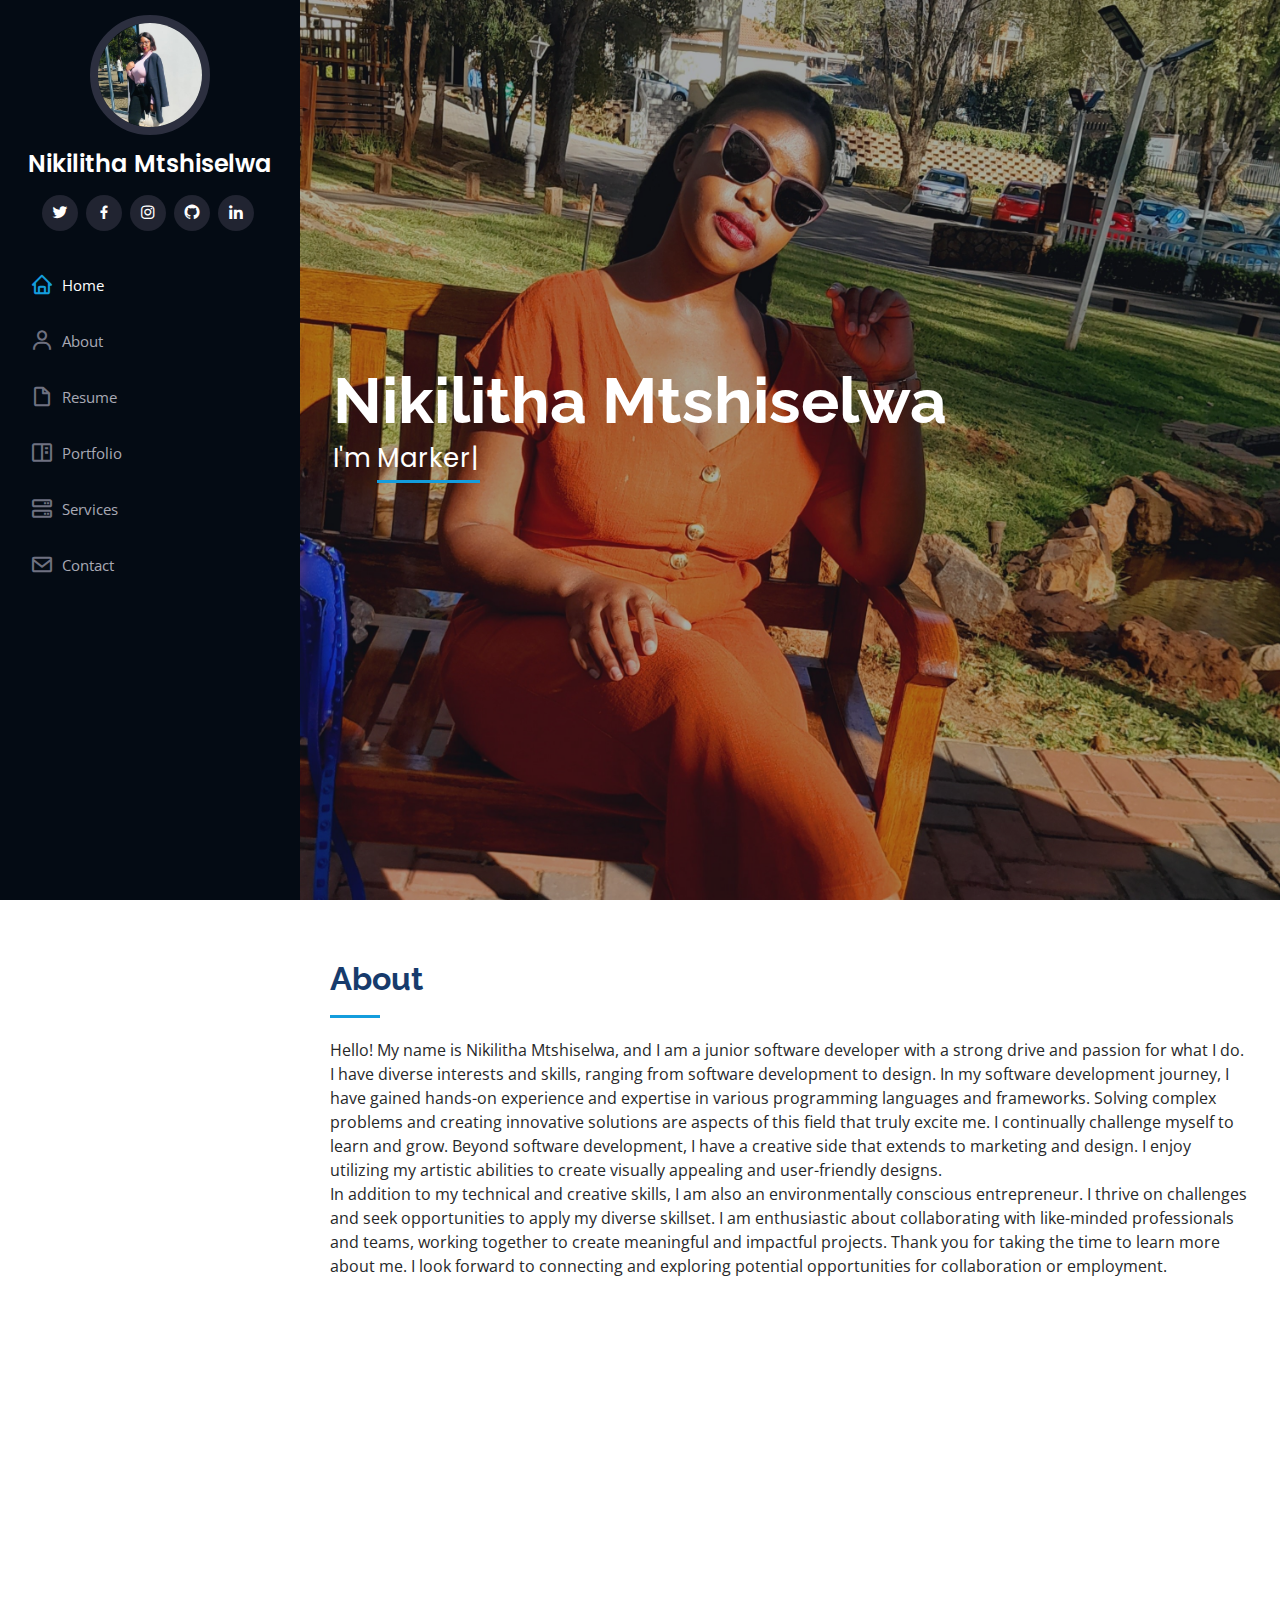
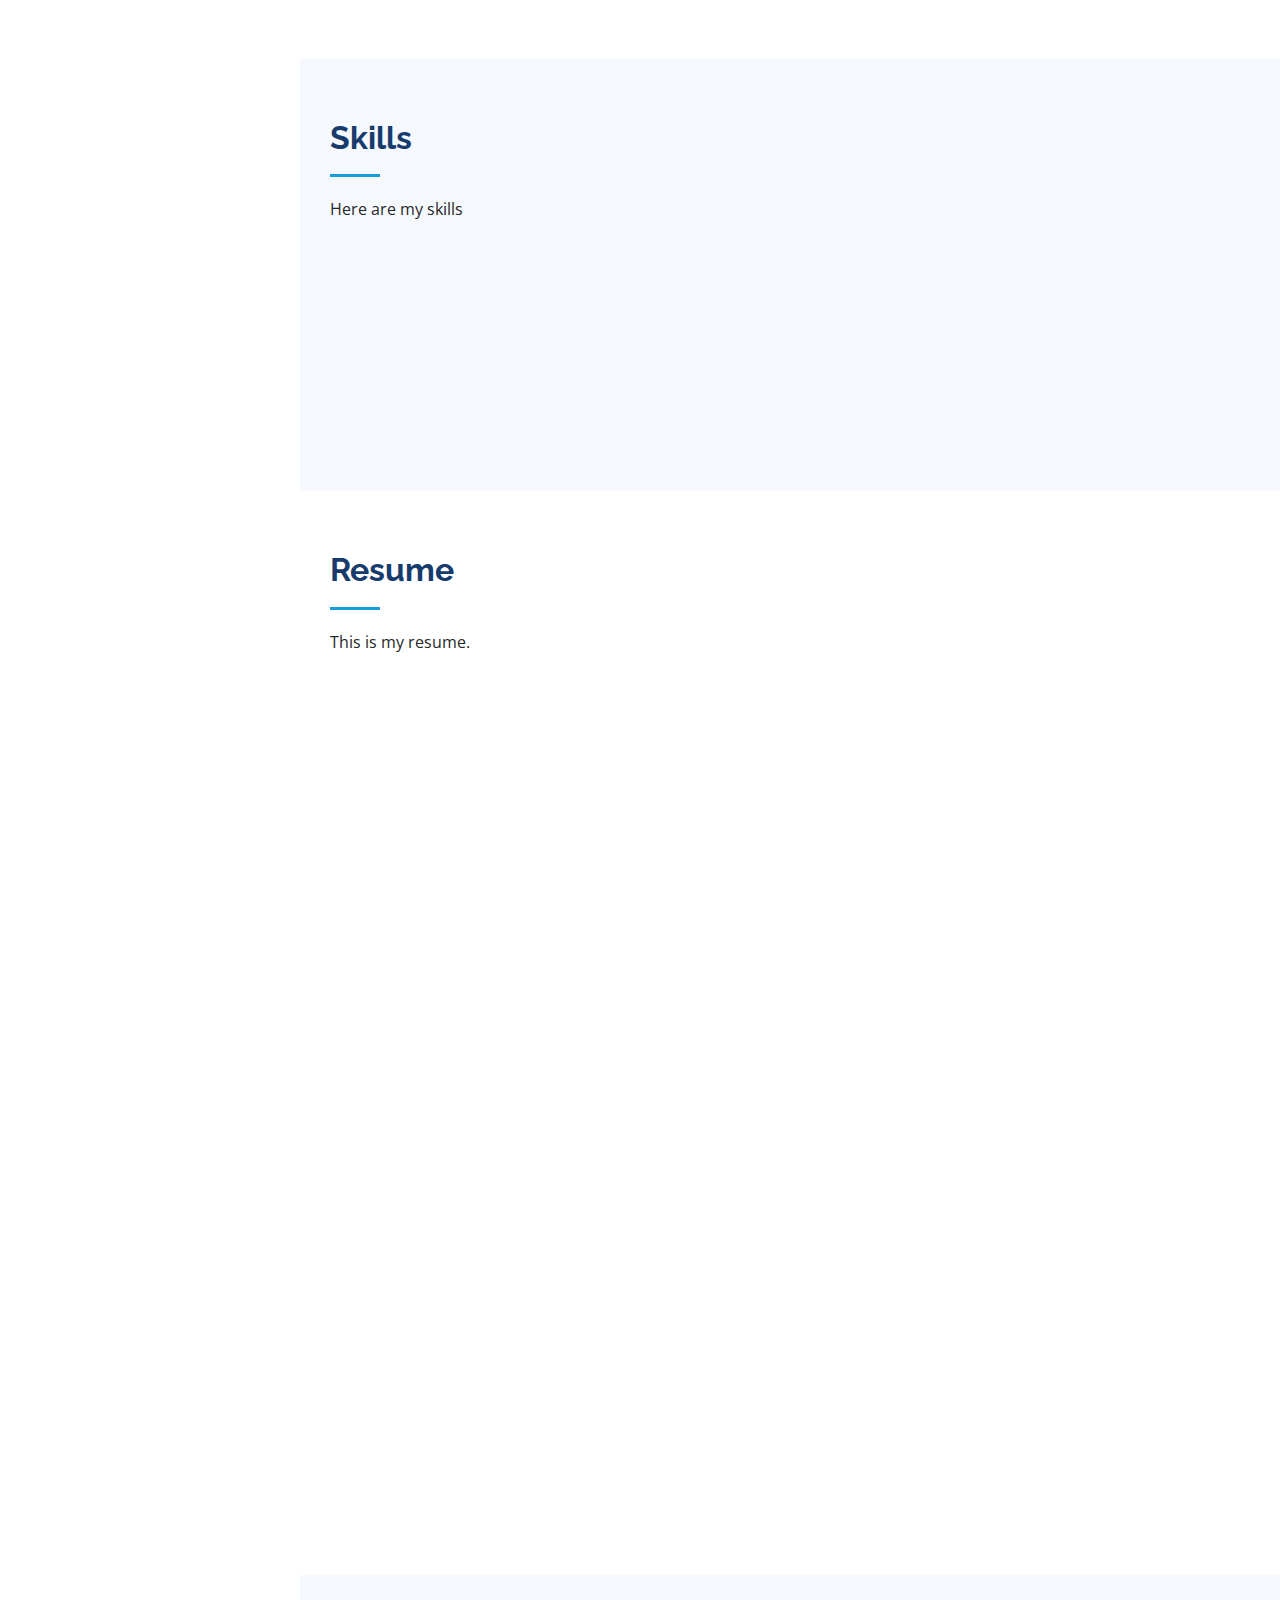
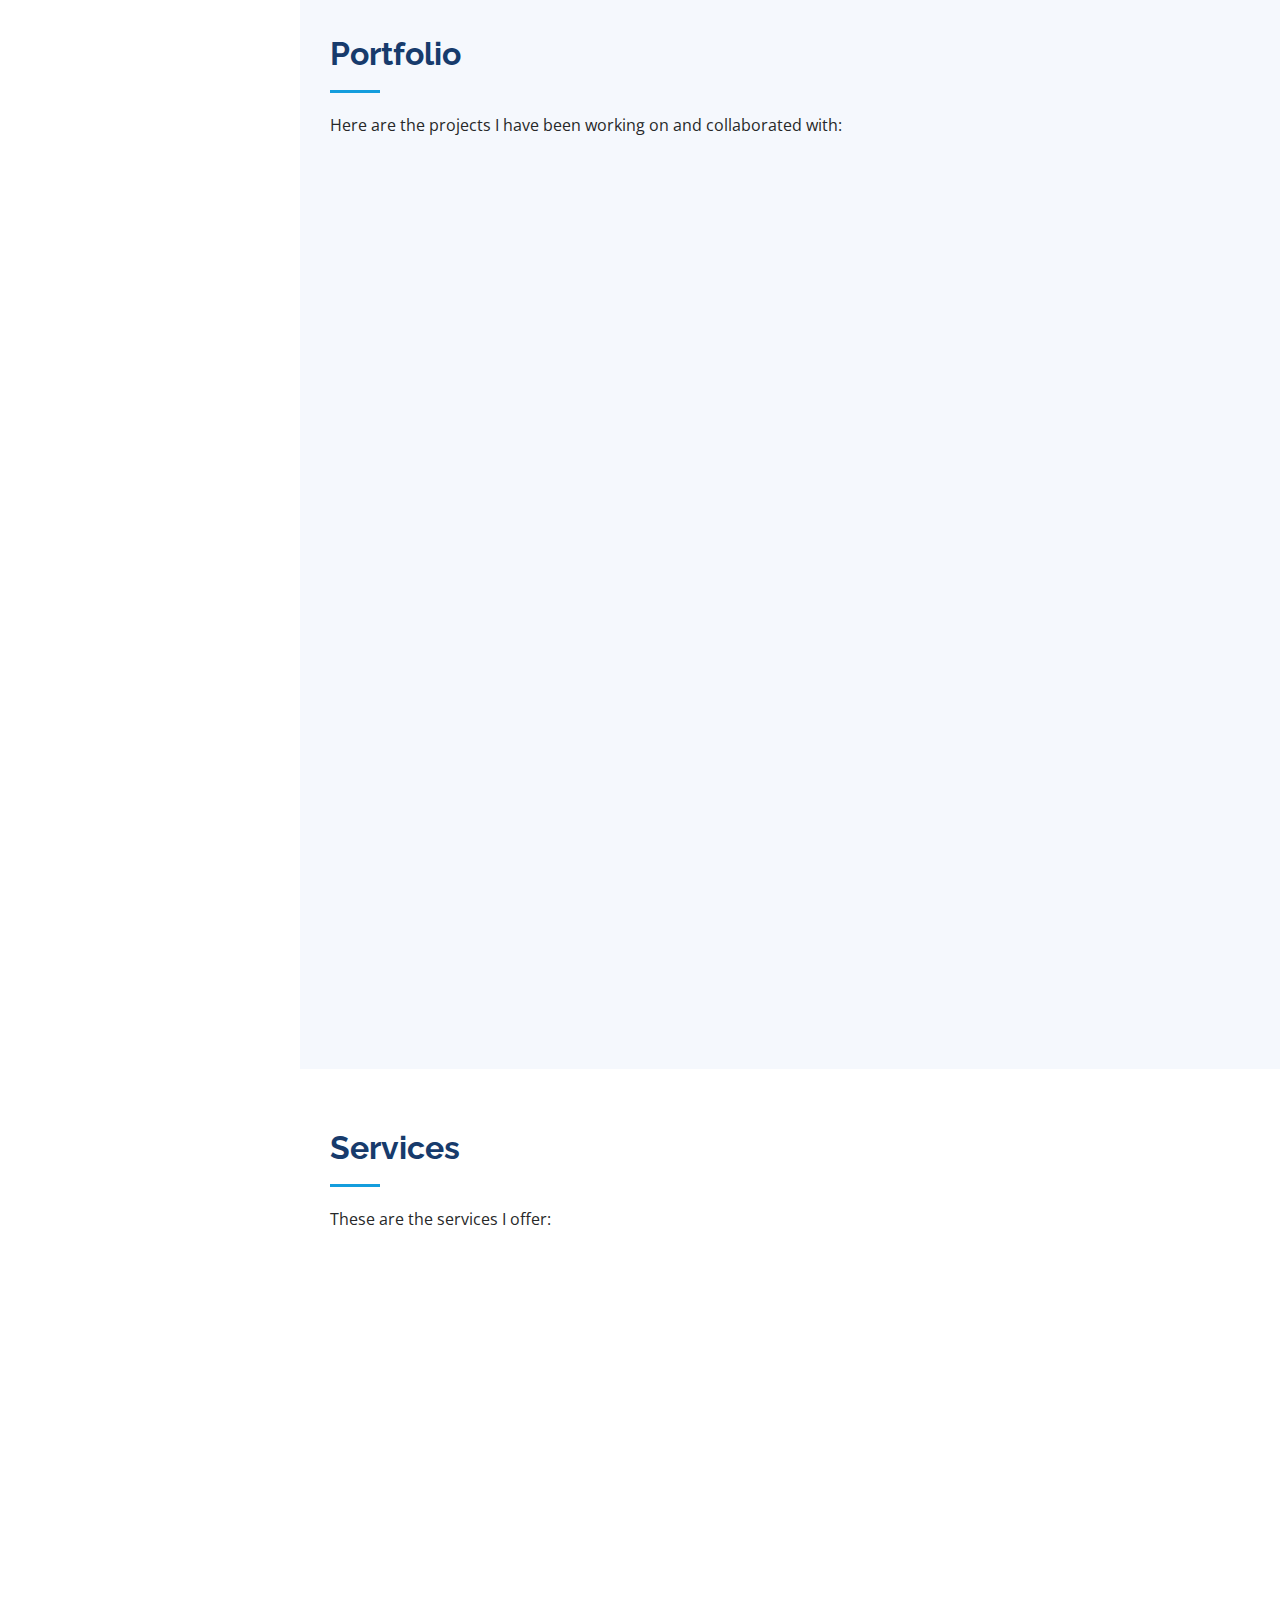
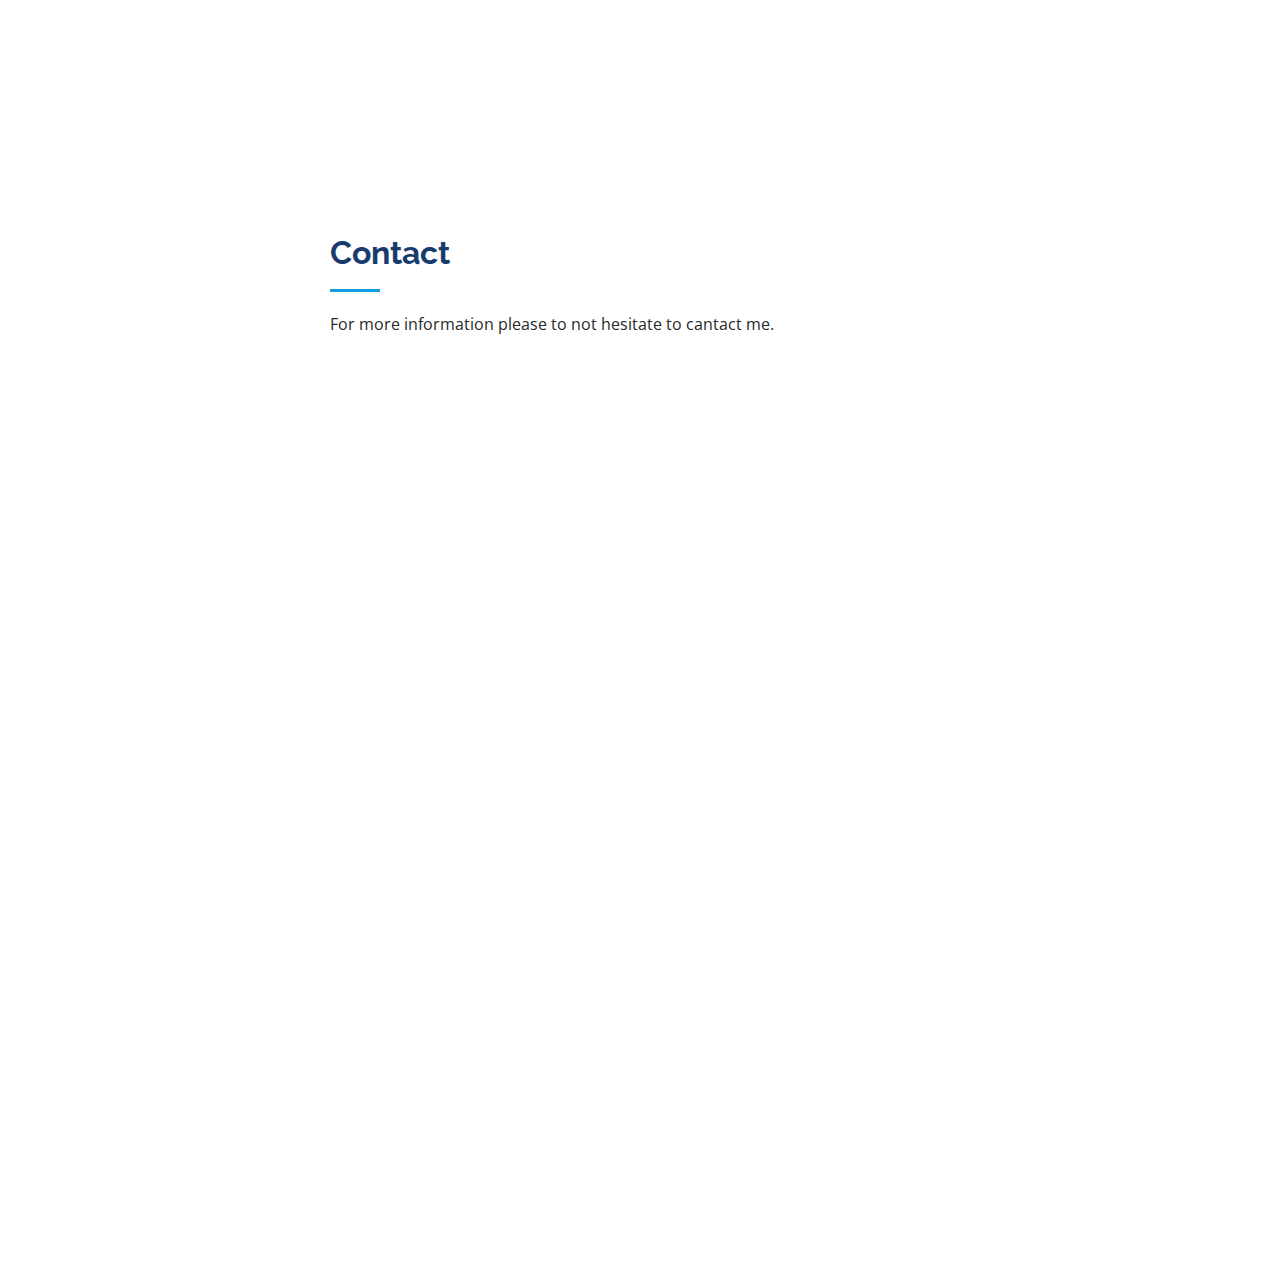
==== index.html @ ea57105f "Update index.html" ====
<!DOCTYPE html>
<html lang="en">

<head>
  <meta charset="utf-8">
  <meta content="width=device-width, initial-scale=1.0" name="viewport">

  <title>Portfolio</title>
  <meta content="" name="description">
  <meta content="" name="keywords">


  <!-- Google Fonts -->
  <link href="https://fonts.googleapis.com/css?family=Open+Sans:300,300i,400,400i,600,600i,700,700i|Raleway:300,300i,400,400i,500,500i,600,600i,700,700i|Poppins:300,300i,400,400i,500,500i,600,600i,700,700i" rel="stylesheet">

  <!-- Vendor CSS Files -->
  <link href="assets/vendor/aos/aos.css" rel="stylesheet">
  <link href="assets/vendor/bootstrap/css/bootstrap.min.css" rel="stylesheet">
  <link href="assets/vendor/bootstrap-icons/bootstrap-icons.css" rel="stylesheet">
  <link href="assets/vendor/boxicons/css/boxicons.min.css" rel="stylesheet">
  <link href="assets/vendor/glightbox/css/glightbox.min.css" rel="stylesheet">
  <link href="assets/vendor/swiper/swiper-bundle.min.css" rel="stylesheet">

  <!-- Template Main CSS File -->
  <link href="assets/css/style.css" rel="stylesheet">


</head>

<body>

  <!-- ======= Mobile nav toggle button ======= -->
  <i class="bi bi-list mobile-nav-toggle d-xl-none"></i>

  <!-- ======= Header ======= -->
  <header id="header">
    <div class="d-flex flex-column">

      <div class="profile">
        <img src="assets/img/profile -img.jpg" alt="" class="img-fluid rounded-circle">
        <h1 class="text-light"><a href="index.html">Nikilitha Mtshiselwa</a></h1>
        <div class="social-links mt-3 text-center">
          <a href="#" class="twitter"><i class="bx bxl-twitter"></i></a>
          <a href="https://www.facebook.com/nikilitha.mtshiselwa.12" class="facebook"><i class="bx bxl-facebook"></i></a>
          <a href="https://www.instagram.com/nikilitha_mtshislewa/?hl=en-gb" class="instagram"><i class="bx bxl-instagram"></i></a>
          <a href="https://github.com/NikilithaM"><i class="bx bxl-github"></i></a>
          <a href="https://www.linkedin.com/in/nikilitha-mtshiselwa-784919205/" class="linkedin"><i class="bx bxl-linkedin"></i></a>
        </div>
      </div>

      <nav id="navbar" class="nav-menu navbar">
        <ul>
          <li><a href="#hero" class="nav-link scrollto active"><i class="bx bx-home"></i> <span>Home</span></a></li>
          <li><a href="#about" class="nav-link scrollto"><i class="bx bx-user"></i> <span>About</span></a></li>
          <li><a href="#resume" class="nav-link scrollto"><i class="bx bx-file-blank"></i> <span>Resume</span></a></li>
          <li><a href="#portfolio" class="nav-link scrollto"><i class="bx bx-book-content"></i> <span>Portfolio</span></a></li>
          <li><a href="#services" class="nav-link scrollto"><i class="bx bx-server"></i> <span>Services</span></a></li>
          <li><a href="#contact" class="nav-link scrollto"><i class="bx bx-envelope"></i> <span>Contact</span></a></li>
        </ul>
      </nav><!-- .nav-menu -->
    </div>
  </header><!-- End Header -->

  <!-- ======= Hero Section ======= -->
  <section id="hero" class="d-flex flex-column justify-content-center align-items-center">
    <div class="hero-container" data-aos="fade-in">
      <h1>Nikilitha Mtshiselwa</h1>
      <p>I'm <span class="typed" data-typed-items="Markerting, Developer, Voice-over, Freelance"></span></p>
    </div>
  </section><!-- End Hero -->

  <main id="main">

    <!-- ======= About Section ======= -->
    <section id="about" class="about">
      <div class="container">

        <div class="section-title">
          <h2>About</h2>
          <p>Hello! My name is Nikilitha Mtshiselwa, and I am a junior software developer with a strong drive and passion for what I do. I have diverse interests and skills, ranging from software development to design. In my software development journey, I have gained hands-on experience and expertise in various programming languages and frameworks. Solving complex problems and creating innovative solutions are aspects of this field that truly excite me. I continually challenge myself to learn and grow. Beyond software development, I have a creative side that extends to marketing and design. I enjoy utilizing my artistic abilities to create visually appealing and user-friendly designs.</p>
          <p>In addition to my technical and creative skills, I am also an environmentally conscious entrepreneur. I thrive on challenges and seek opportunities to apply my diverse skillset. I am enthusiastic about collaborating with like-minded professionals and teams, working together to create meaningful and impactful projects. Thank you for taking the time to learn more about me. I look forward to connecting and exploring potential opportunities for collaboration or employment.</p>
          

        <div class="row">
          <div class="col-lg-4" data-aos="fade-right">
            <img src="assets/img/profile -img.jpg" class="img-fluid" alt="">
          </div>
          <div class="col-lg-8 pt-4 pt-lg-0 content" data-aos="fade-left">
            <h3>Software Developer.</h3>
            <div class="row">
              <div class="col-lg-6">
                <ul>
                  <li><i class="bi bi-chevron-right"></i> <strong>Website:</strong> <span>https://nikilitham-portfolio.netlify.app/</span></li>
                  <li><i class="bi bi-chevron-right"></i> <strong>Phone:</strong> <span>+27 66 2722138</span></li>
                  <li><i class="bi bi-chevron-right"></i> <strong>City:</strong> <span>Cape Town, Western Cape, RSA</span></li>
                </ul>
              </div>
              <div class="col-lg-6">
                <ul>
                  <li><i class="bi bi-chevron-right"></i> <strong>Degree:</strong> <span>Diploma in ICT in Application Development (Incomplete)</span></li>
                  <li><i class="bi bi-chevron-right"></i> <strong>Grade 12:</strong> <span>NSC</span></li>
                  <li><i class="bi bi-chevron-right"></i> <strong>Email:</strong> <span>nikilitha2001@gmail.com</span></li>
                  <li><i class="bi bi-chevron-right"></i> <strong>Freelance:</strong> <span>Available</span></li>
                </ul>
              </div>
            </div>
          </div>
        </div>

      </div>
    </section><!-- End About Section -->

    <!-- ======= Skills Section ======= -->
    <section id="skills" class="skills section-bg">
      <div class="container">

        <div class="section-title">
          <h2>Skills</h2>
          <p>Here are my skills</p>
        </div>

        <div class="row skills-content">

          <div class="col-lg-6" data-aos="fade-up">

            <div class="progress">
              <span class="skill">HTML <i class="val">100%</i></span>
              <div class="progress-bar-wrap">
                <div class="progress-bar" role="progressbar" aria-valuenow="100" aria-valuemin="0" aria-valuemax="100"></div>
              </div>
            </div>

            <div class="progress">
              <span class="skill">CSS <i class="val">75%</i></span>
              <div class="progress-bar-wrap">
                <div class="progress-bar" role="progressbar" aria-valuenow="75" aria-valuemin="0" aria-valuemax="100"></div>
              </div>
            </div>

            <div class="progress">
              <span class="skill">JavaScript <i class="val">65%</i></span>
              <div class="progress-bar-wrap">
                <div class="progress-bar" role="progressbar" aria-valuenow="65" aria-valuemin="0" aria-valuemax="100"></div>
              </div>
            </div>

          </div>

          <div class="col-lg-6" data-aos="fade-up" data-aos-delay="100">

            <div class="progress">
              <span class="skill">Python <i class="val">60%</i></span>
              <div class="progress-bar-wrap">
                <div class="progress-bar" role="progressbar" aria-valuenow="60" aria-valuemin="0" aria-valuemax="100"></div>
              </div>
            </div>

            <div class="progress">
              <span class="skill">Java <i class="val">70%</i></span>
              <div class="progress-bar-wrap">
                <div class="progress-bar" role="progressbar" aria-valuenow="70" aria-valuemin="0" aria-valuemax="100"></div>
              </div>
            </div>

            <div class="progress">
              <span class="skill">Vb.Net <i class="val">76%</i></span>
              <div class="progress-bar-wrap">
                <div class="progress-bar" role="progressbar" aria-valuenow="76" aria-valuemin="0" aria-valuemax="100"></div>
              </div>
            </div>

          </div>

        </div>

      </div>
    </section><!-- End Skills Section -->

    <!-- ======= Resume Section ======= -->
    <section id="resume" class="resume">
      <div class="container">

        <div class="section-title">
          <h2>Resume</h2>
          <p>This is my resume.</p>
        </div>

        <div class="row">
          <div class="col-lg-6" data-aos="fade-up">
            <h3 class="resume-title">Sumary</h3>
            <div class="resume-item pb-0">
              <h4>Nikilitha Mtshiselwa</h4>
              <p><em>Innovative and deadline-driven Markerting with 1.5 years of experience handling Enactus WSU branding, markerting strategy,managing social media, marketing research communications and promotional materials. I have a background knowledge of application development from varsity and web development from high school and CapaCiti.</em></p>
              <ul>
                <li>Cape Town, Western Cape</li>
                <li>(+27 66) 272 2138</li>
                <li>https://nikilitham-portfolio.netlify.app/</li>
              </ul>
            </div>

            <h3 class="resume-title">Education</h3>
            <div class="resume-item">
              <h4>Diploma in ICT in &amp; Application Development</h4>
              <h5>2021 - Incomplete</h5>
              <p><em>Walter Sisulu University, East London, Eastern Cape, South Africa</em></p>
              <p>This is where I got my skills for application development. And also the knowledgeof human computer interactions</p>
            </div>
            <div class="resume-item">
              <h4>National Senior Certification &amp; Grade 12</h4>
              <h5>2016 - 2020</h5>
              <p><em>Worcester Gymnasium High School, Worcester, Western Cape, South Africa</em></p>
              <p>This is were I obtained my bachelor's degree in the NSC </p>
            </div>
          </div>
          <div class="col-lg-6" data-aos="fade-up" data-aos-delay="100">
            <h3 class="resume-title">Professional Experience</h3>
            <div class="resume-item">
              <h4>CapaCiti Software Developer Candidate</h4>
              <h5>2023 - Present</h5>
              <p><em>Salt River, Western Cape  </em></p>
              <ul>
                <li>I was apart of a team that design, development of various projects such as the Financial Tracker called FinTrack</li>
                <li>I was assigned to do the about page of the Financial Tracker </li>
              </ul>
            </div>
            <div class="resume-item">
              <h4>Marketing Officer</h4>
              <h5>2022 - 2023</h5>
              <p><em>Enactus WSU, East london, Eastern Cape</em></p>
              <ul>
                <li>I was first a campus marketing then got promoted to being an institutional markerting overlooking everything.</li>
                <li>Managed all 4 institutional campuses and and to meet competition deadlines.</li>
                <li>We won best video of Road to nationals at Sandton all because I was able to compile the years memories and dedication into a video.</li>
              </ul>
            </div>
          </div>
        </div>

      </div>
    </section><!-- End Resume Section -->

    <!-- ======= Portfolio Section ======= -->
    <section id="portfolio" class="portfolio section-bg">
      <div class="container">

        <div class="section-title">
          <h2>Portfolio</h2>
          <p>Here are the projects I have been working on and collaborated with:</p>
        </div>

        <div class="row" data-aos="fade-up">
          <div class="col-lg-12 d-flex justify-content-center">
            <ul id="portfolio-flters">
              <li data-filter="*" class="filter-active">All</li>
              <li data-filter=".filter-app">App</li>
              <li data-filter=".filter-web">Web</li>
            </ul>
          </div>
        </div>

        <div class="row portfolio-container" data-aos="fade-up" data-aos-delay="100">

          <div class="col-lg-4 col-md-6 portfolio-item filter-web">
            <div class="portfolio-wrap">
              <img src="assets/img/portfolio/FinTrack_Logo.png" class="img-fluid" alt="">
              <div class="portfolio-links">
                <a href="assets/img/portfolio/FinTrack_Logo.png" data-gallery="portfolioGallery" class="portfolio-lightbox" title="Finanial Tracker: Tracking the finance of your busines and personal finance"><i class="bx bx-plus"></i></a>
                <a href="https://github.com/TimyEverything/FinTrack" title="More Details"><i class="bx bx-link"></i></a>
              </div>
            </div>
          </div>

          <div class="col-lg-4 col-md-6 portfolio-item filter-app">
            <div class="portfolio-wrap">
              <img src="assets/img/portfolio/Chat App.PNG"00 class="img-fluid" alt="">
              <div class="portfolio-links">
                <a href="assets/img/portfolio/Chat App.PNG" data-gallery="portfolioGallery" class="portfolio-lightbox" title="Chat App:  Allows communication between two or more people. A"><i class="bx bx-plus"></i></a>
                <a href="portfolio-details.html" title="More Details"><i class="bx bx-link"></i></a>
              </div>
            </div>
          </div>

          <div class="col-lg-4 col-md-6 portfolio-item filter-app">
            <div class="portfolio-wrap">
              <img src="assets/img/portfolio/Tax calculator.png" class="img-fluid" alt="">
              <div class="portfolio-links">
                <a href="assets/img/portfolio/Tax calculator.png" data-gallery="portfolioGallery" class="portfolio-lightbox" title="Tax Calculator: Calculate gross income minus tax"><i class="bx bx-plus"></i></a>
                <a href="https://github.com/Loyisile/Tax-Calculator.git" title="More Details"><i class="bx bx-link"></i></a>
              </div>
            </div>
          </div>

          <div class="col-lg-4 col-md-6 portfolio-item filter-web">
            <div class="portfolio-wrap">
              <img src="assets/img/portfolio/Banking App.png" class="img-fluid" alt="">
              <div class="portfolio-links">
                <a href="assets/img/portfolio/Banking App.png" data-gallery="portfolioGallery" class="portfolio-lightbox" title="Banking App: Allows Financial transactions such are withdrawals and depositing funds."><i class="bx bx-plus"></i></a>
                <a href="https://github.com/fatimagalant/PY-banking-app.git" title="More Details"><i class="bx bx-link"></i></a>
              </div>
            </div>
          </div>

          <div class="col-lg-4 col-md-6 portfolio-item filter-app">
            <div class="portfolio-wrap">
              <img src="assets/img/portfolio/Chess game.jpg" class="img-fluid" alt="">
              <div class="portfolio-links">
                <a href="assets/img/portfolio/Chess game.jpg" data-gallery="portfolioGallery" class="portfolio-lightbox" title="Chess Game: A multiple player game that challenges the mind."><i class="bx bx-plus"></i></a>
                <a href="https://github.com/NikilithaM/react-chess-game.git" title="More Details"><i class="bx bx-link"></i></a>
              </div>
            </div>
          </div>

          <div class="col-lg-4 col-md-6 portfolio-item filter-app">
            <div class="portfolio-wrap">
              <img src="assets/img/portfolio/Rock paper scissors.jpg" class="img-fluid" alt="">
              <div class="portfolio-links">
                <a href="assets/img/portfolio/Rock paper scissors.jpg" data-gallery="portfolioGallery" class="portfolio-lightbox" title="Rock Paper Scissors Game: A teo player game."><i class="bx bx-plus"></i></a>
                <a href="https://github.com/NikilithaM/Rock-paper-scissors-game.gitd" title="More Details"><i class="bx bx-link"></i></a>
              </div>
            </div>
          </div>

          <div class="col-lg-4 col-md-6 portfolio-item filter-app">
            <div class="portfolio-wrap">
              <img src="assets/img/portfolio/Metric system converter.jpg" class="img-fluid" alt="">
              <div class="portfolio-links">
                <a href="assets/img/portfolio/Metric system converter.jpg" data-gallery="portfolioGallery" class="portfolio-lightbox" title="Metric system converter: Converts units from the metric system to imperial system and vise versa"><i class="bx bx-plus"></i></a>
                <a href="https://github.com/nikiMtshiselwa2/Measurements-Project.git" title="More Details"><i class="bx bx-link"></i></a>
              </div>
            </div>
          </div>

        </div>

      </div>
    </section><!-- End Portfolio Section -->

    <!-- ======= Services Section ======= -->
    <section id="services" class="services">
      <div class="container">

        <div class="section-title">
          <h2>Services</h2>
          <p>These are the services I offer:</p>
        </div>

        <div class="row">
          <div class="col-lg-4 col-md-6 icon-box" data-aos="fade-up">
            <div class="icon"><i class='bx bxl-dev-to'></i></i></div>
            <h4 class="title"><a href="">Application Development</a></h4>
            <p class="description">Designing applications using Vb. Net on visual studio and designing other application using netbeans.. </p>
          </div>
          <div class="col-lg-4 col-md-6 icon-box" data-aos="fade-up" data-aos-delay="100">
            <div class="icon"><i class='bx bx-globe'></i></div>
            <h4 class="title"><a href="">Web Development</a></h4>
            <p class="description">Designing web applicition using visual studio code.</p>
          </div>
          <div class="col-lg-4 col-md-6 icon-box" data-aos="fade-up" data-aos-delay="200">
            <div class="icon"><i class="bi bi-bar-chart"></i></div>
            <h4 class="title"><a href="">Managing Social Media</a></h4>
            <p class="description">Monitoring and maintaining social media platforms.  </p>
          </div>
          <div class="col-lg-4 col-md-6 icon-box" data-aos="fade-up" data-aos-delay="300">
            <div class="icon"><i class='bx bx-network-chart'></i></div>
            <h4 class="title"><a href="">Marketing analysis and evaluation</a></h4>
            <p class="description">Executing and managing various marketing activities and campigns that support the marketing stratergy and plan. Overseasing and monitoring the performance and quality of marketing platforms.</p>
          </div>
        </div>

      </div>
    </section><!-- End Services Section -->

    <!-- ======= Contact Section ======= -->
    <section id="contact" class="contact">
      <div class="container">

        <div class="section-title">
          <h2>Contact</h2>
          <p>For more information please to not hesitate to cantact me. </p>
        </div>

        <div class="row" data-aos="fade-in">

          <div class="col-lg-5 d-flex align-items-stretch">
            <div class="info">
              <div class="address">
                <i class="bi bi-geo-alt"></i>
                <h4>Location:</h4>
                <p>Cape Town, Western Cape</p>
              </div>

              <div class="email">
                <i class="bi bi-envelope"></i>
                <h4>Email:</h4>
                <p>nikilitha2001@gmail.com</p>
              </div>

              <div class="phone">
                <i class="bi bi-phone"></i>
                <h4>Call:</h4>
                <p>+27 66 272 2138</p>
              </div>
              <iframe src="https://www.google.com/maps/embed?pb=!1m18!1m12!1m3!1d847677.2730753347!2d17.407526844800028!3d-33.909238951894785!2m3!1f0!2f0!3f0!3m2!1i1024!2i768!4f13.1!3m3!1m2!1s0x1dcc500f8826eed7%3A0x687fe1fc2828aa87!2sCape%20Town!5e0!3m2!1sen!2sza!4v1712216182684!5m2!1sen!2sza" width="600" height="450" style="border:0;" allowfullscreen="" loading="lazy" referrerpolicy="no-referrer-when-downgrade"></iframe>
            
              
            </div>

          </div>

          <div class="col-lg-7 mt-5 mt-lg-0 d-flex align-items-stretch">
            <form action="forms/contact.php" method="post" role="form" class="php-email-form">
              <div class="row">
                <div class="form-group col-md-6">
                  <label for="name">Your Name</label>
                  <input type="text" name="name" class="form-control" id="name" required>
                </div>
                <div class="form-group col-md-6">
                  <label for="name">Your Email</label>
                  <input type="email" class="form-control" name="email" id="email" required>
                </div>
              </div>
              <div class="form-group">
                <label for="name">Subject</label>
                <input type="text" class="form-control" name="subject" id="subject" required>
              </div>
              <div class="form-group">
                <label for="name">Message</label>
                <textarea class="form-control" name="message" rows="10" required></textarea>
              </div>
              <div class="my-3">
                <div class="loading">Loading</div>
                <div class="error-message"></div>
                <div class="sent-message">Your message has been sent. Thank you!</div>
              </div>
              <div class="text-center"><button type="submit">Send Message</button></div>
            </form>
          </div>

        </div>

      </div>
    </section><!-- End Contact Section -->

  </main><!-- End #main -->



  <a href="#" class="back-to-top d-flex align-items-center justify-content-center"><i class="bi bi-arrow-up-short"></i></a>

  <!-- Vendor JS Files -->
  <script src="assets/vendor/purecounter/purecounter_vanilla.js"></script>
  <script src="assets/vendor/aos/aos.js"></script>
  <script src="assets/vendor/bootstrap/js/bootstrap.bundle.min.js"></script>
  <script src="assets/vendor/glightbox/js/glightbox.min.js"></script>
  <script src="assets/vendor/isotope-layout/isotope.pkgd.min.js"></script>
  <script src="assets/vendor/swiper/swiper-bundle.min.js"></script>
  <script src="assets/vendor/typed.js/typed.umd.js"></script>
  <script src="assets/vendor/waypoints/noframework.waypoints.js"></script>
  <script src="assets/vendor/php-email-form/validate.js"></script>

  <!-- Template Main JS File -->
  <script src="assets/js/main.js"></script>

</body>

</html>
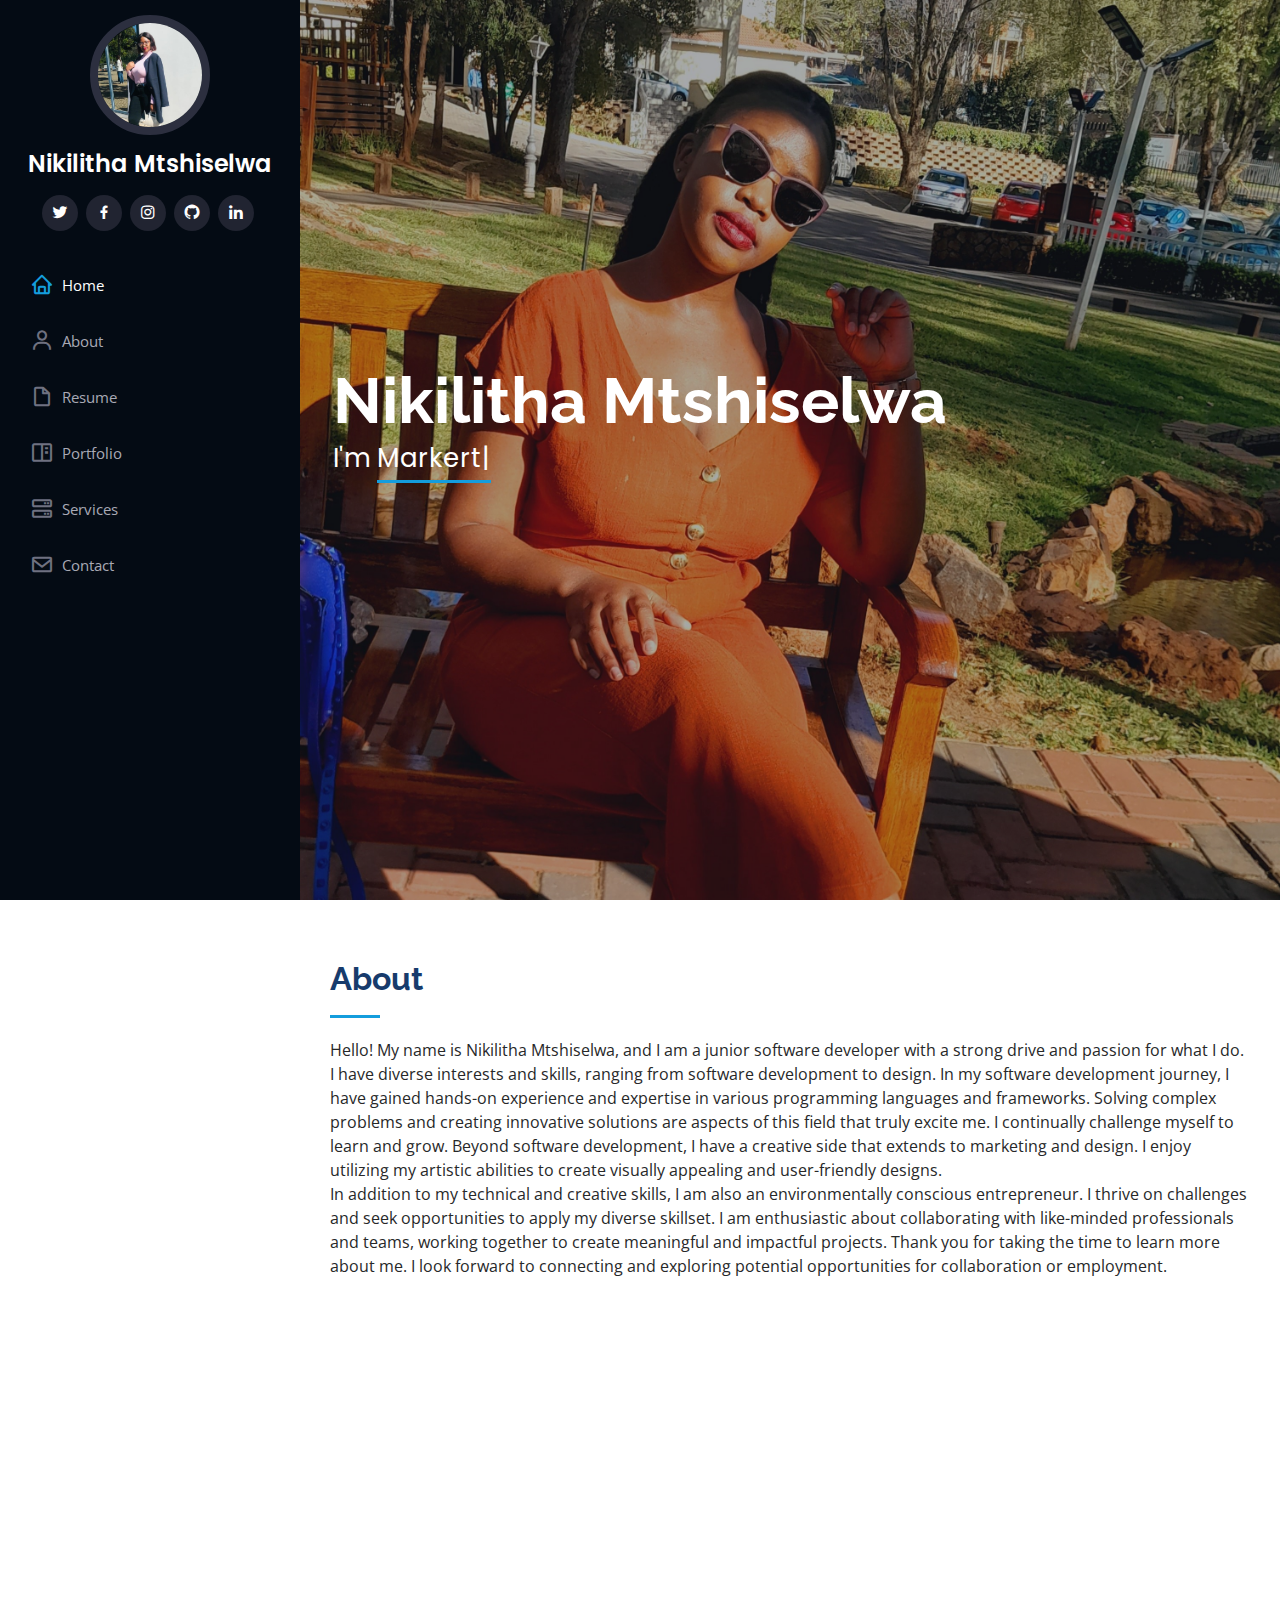
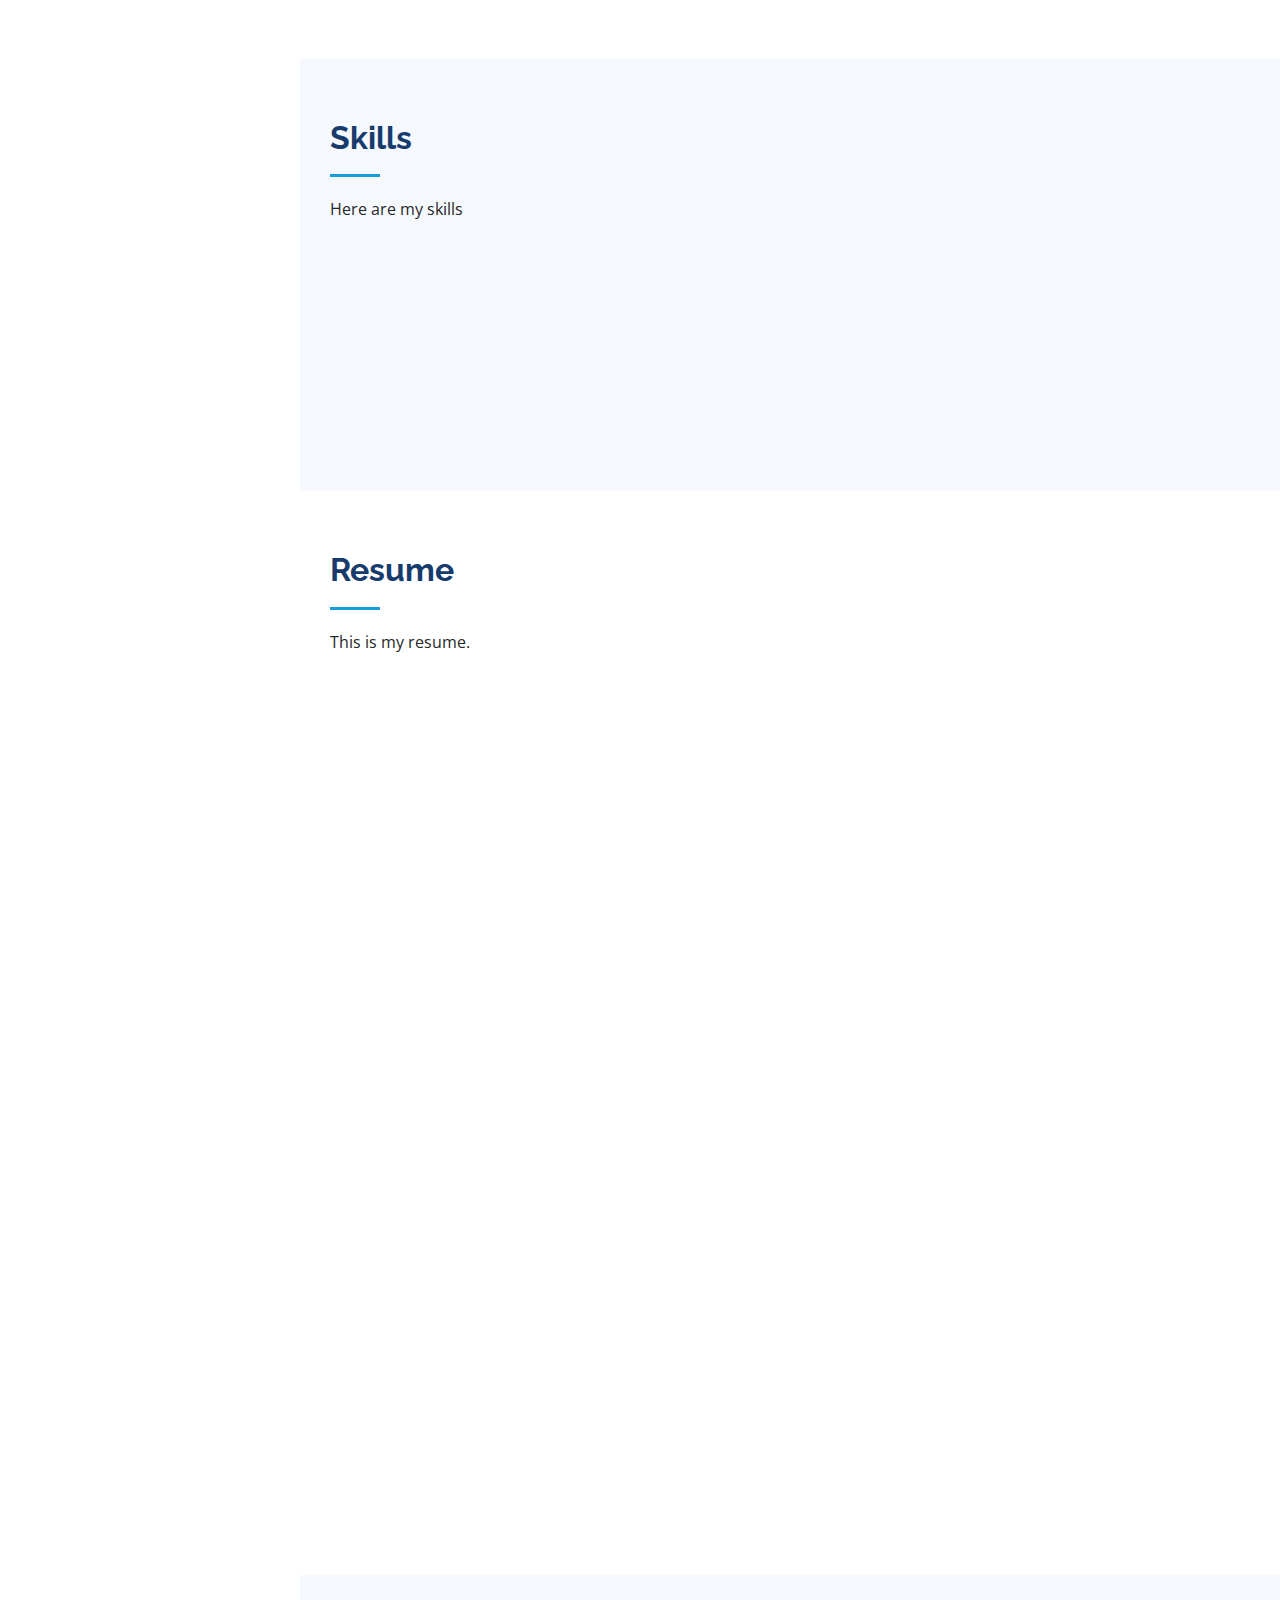
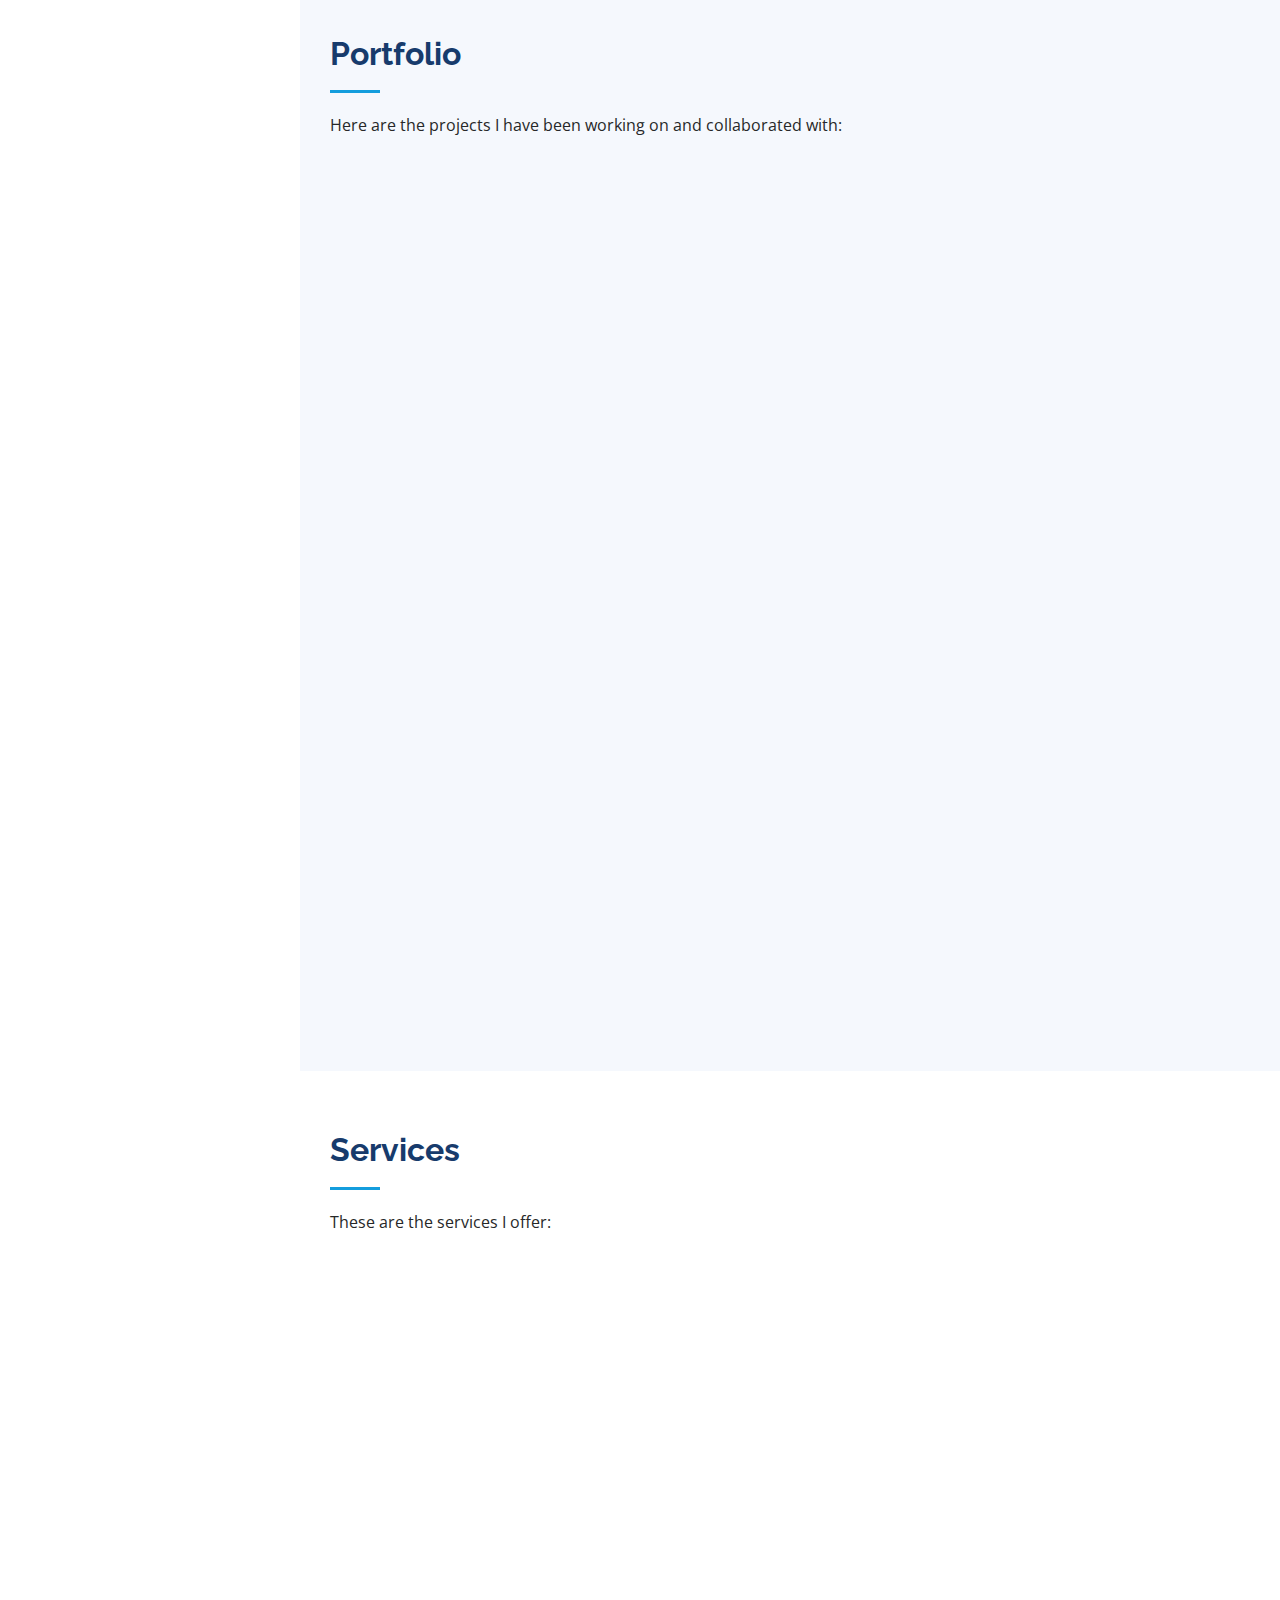
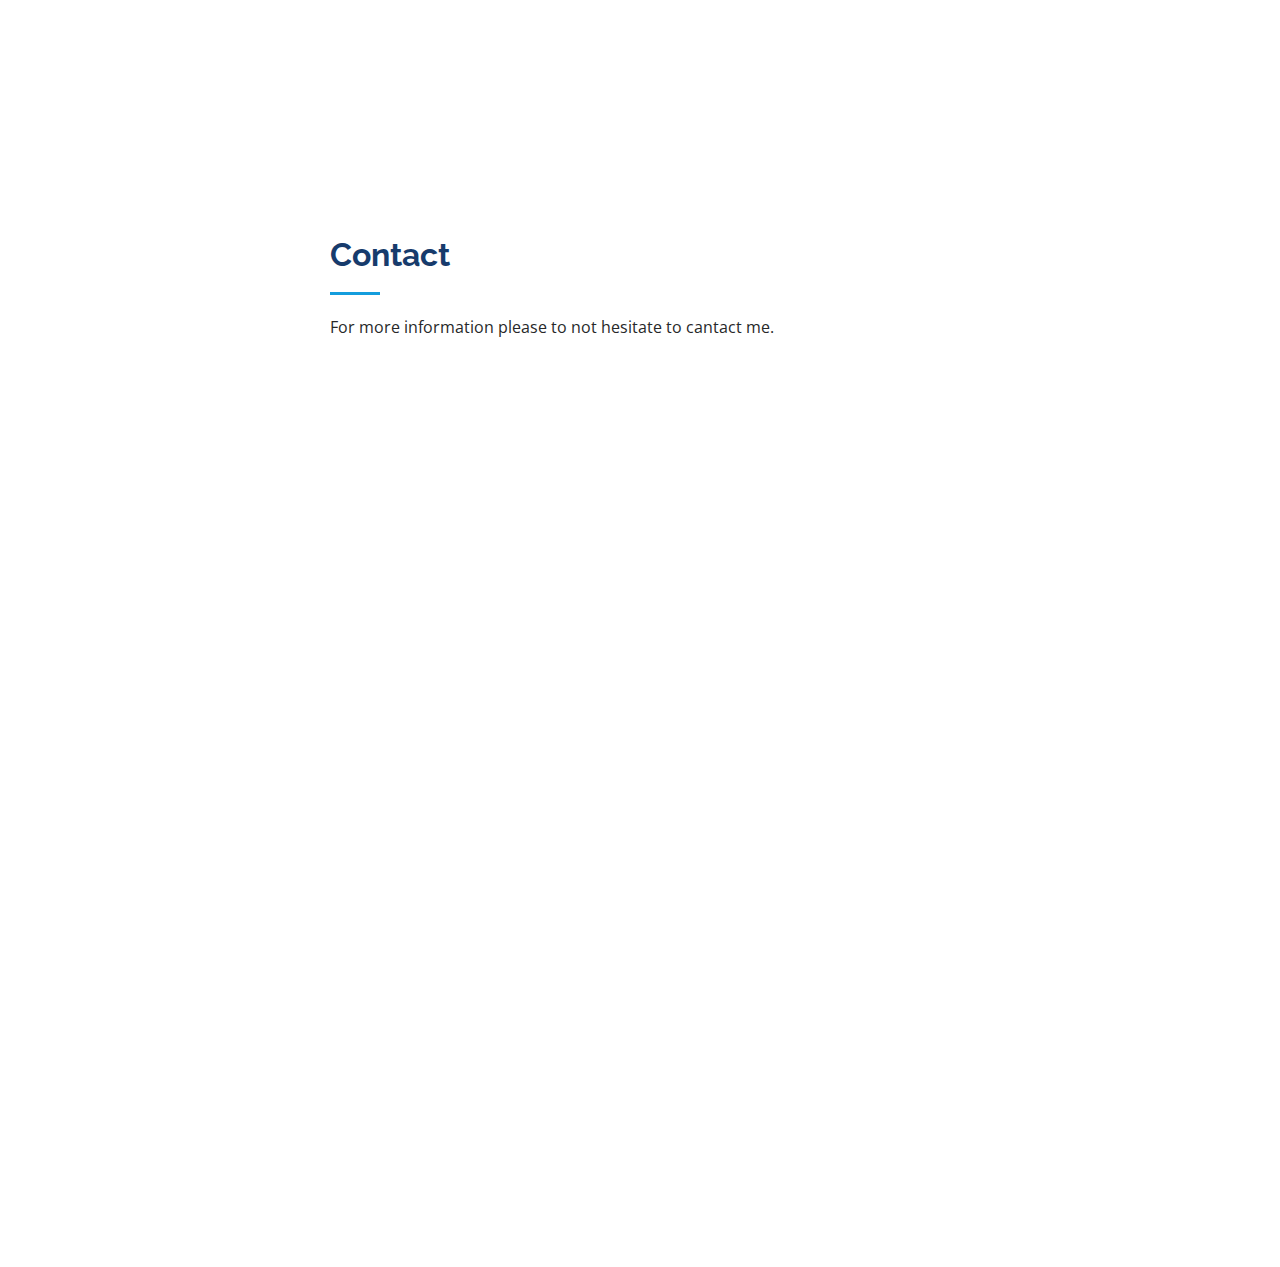
==== commit 478027f4: "Update index.html" ====
--- a/index.html
+++ b/index.html
@@ -275,7 +275,7 @@
               <img src="assets/img/portfolio/Chat App.PNG"00 class="img-fluid" alt="">
               <div class="portfolio-links">
                 <a href="assets/img/portfolio/Chat App.PNG" data-gallery="portfolioGallery" class="portfolio-lightbox" title="Chat App:  Allows communication between two or more people. A"><i class="bx bx-plus"></i></a>
-                <a href="portfolio-details.html" title="More Details"><i class="bx bx-link"></i></a>
+                <a href="" title="More Details"><i class="bx bx-link"></i></a>
               </div>
             </div>
           </div>
@@ -316,6 +316,16 @@
               <div class="portfolio-links">
                 <a href="assets/img/portfolio/Rock paper scissors.jpg" data-gallery="portfolioGallery" class="portfolio-lightbox" title="Rock Paper Scissors Game: A teo player game."><i class="bx bx-plus"></i></a>
                 <a href="https://github.com/NikilithaM/Rock-paper-scissors-game.gitd" title="More Details"><i class="bx bx-link"></i></a>
+              </div>
+            </div>
+          </div>
+
+          <div class="col-lg-4 col-md-6 portfolio-item filter-app">
+            <div class="portfolio-wrap">
+              <img src="assets/img/portfolio/bond Calculator.jpg" class="img-fluid" alt="">
+              <div class="portfolio-links">
+                <a href="assets/img/portfolio/bond Calculator.jpg" data-gallery="portfolioGallery" class="portfolio-lightbox" title="Bond calculator: A teo player game."><i class="bx bx-plus"></i></a>
+                <a href="https://github.com/BuzzMzimasi/Bond-Calculator.git" title="More Details"><i class="bx bx-link"></i></a>
               </div>
             </div>
           </div>
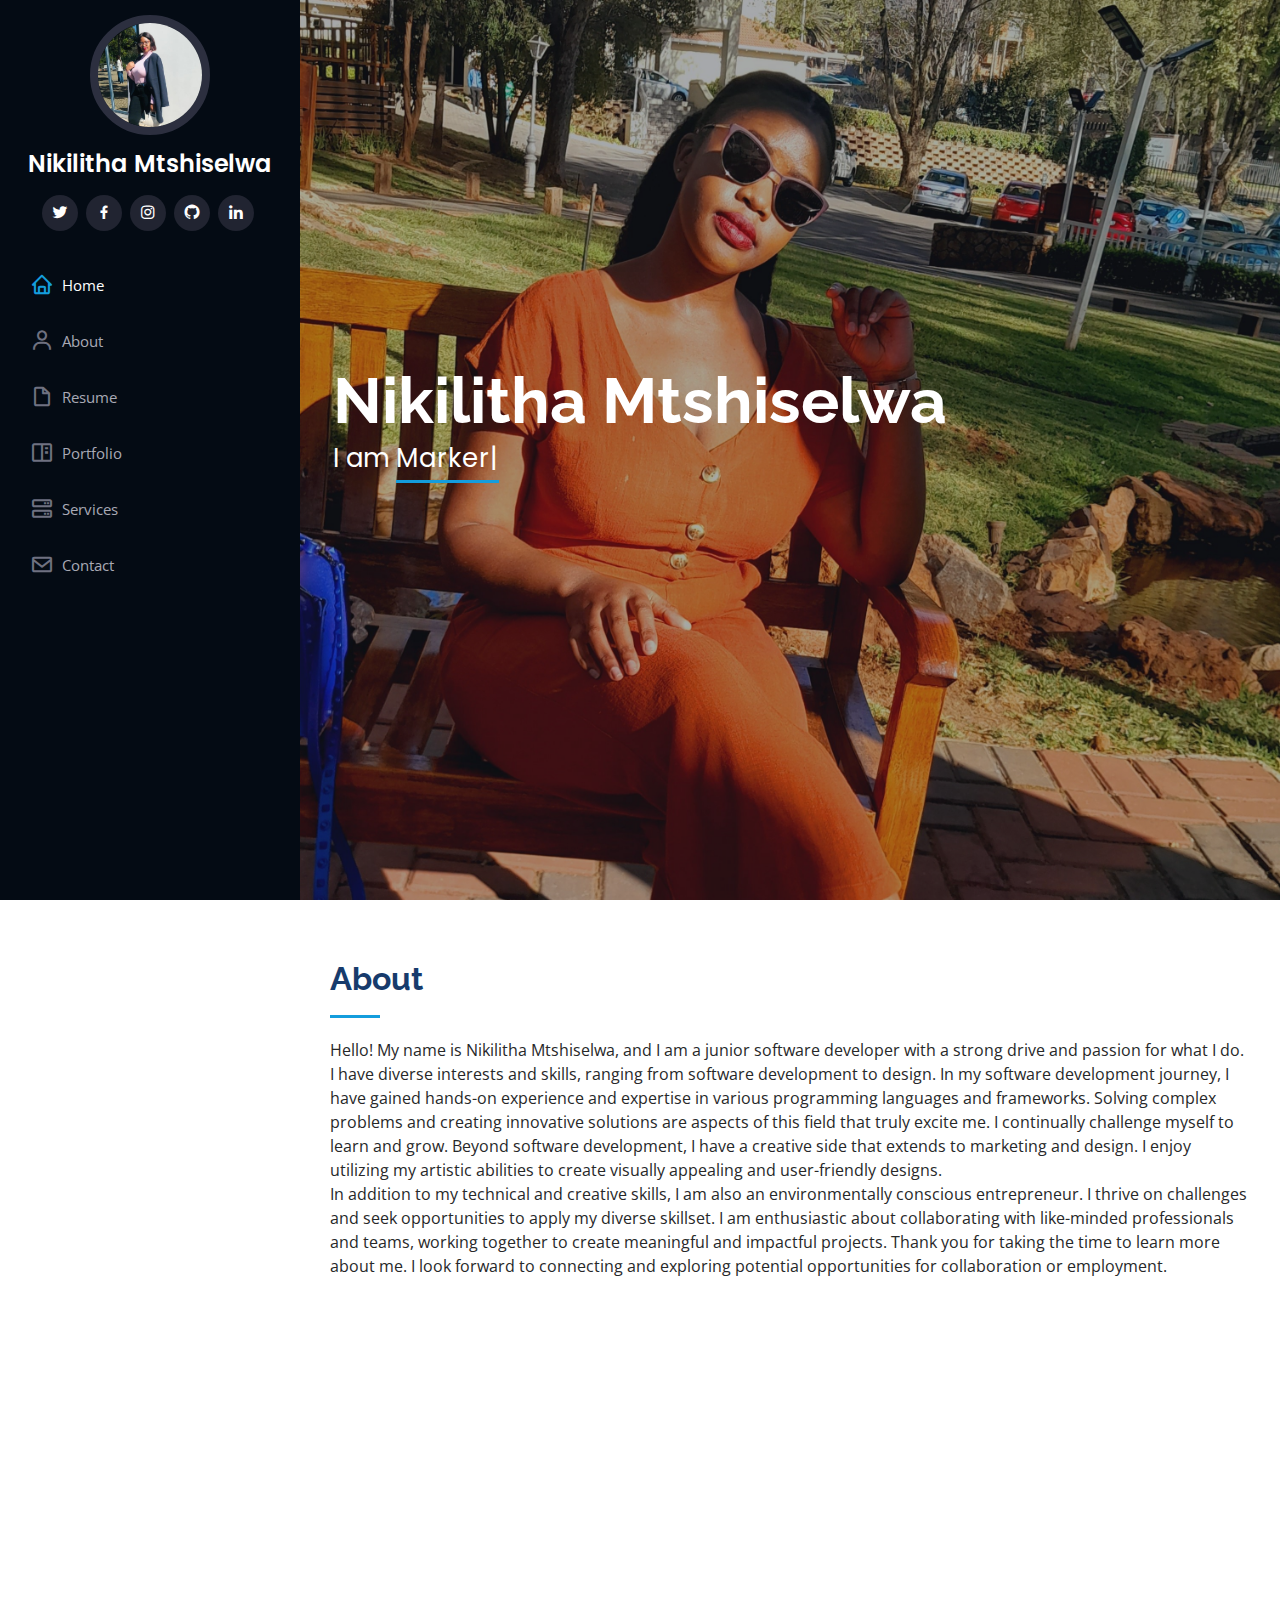
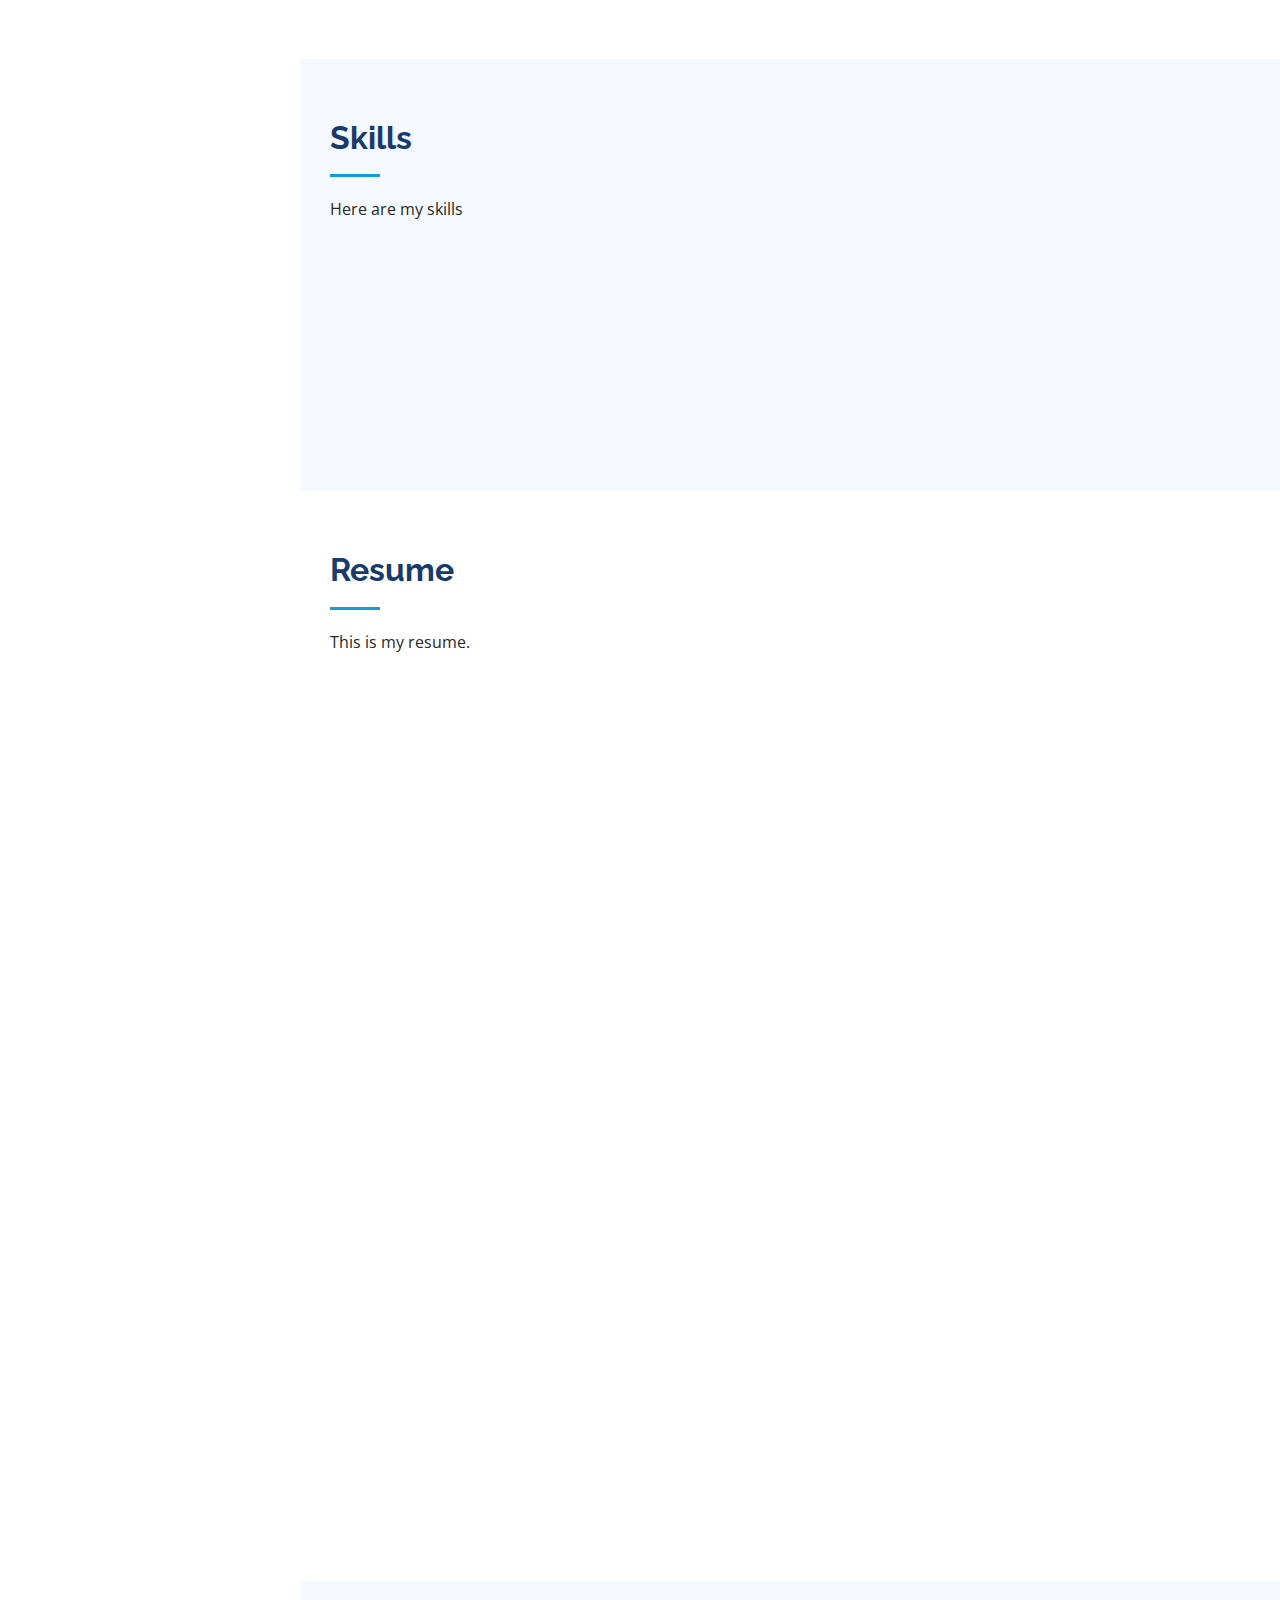
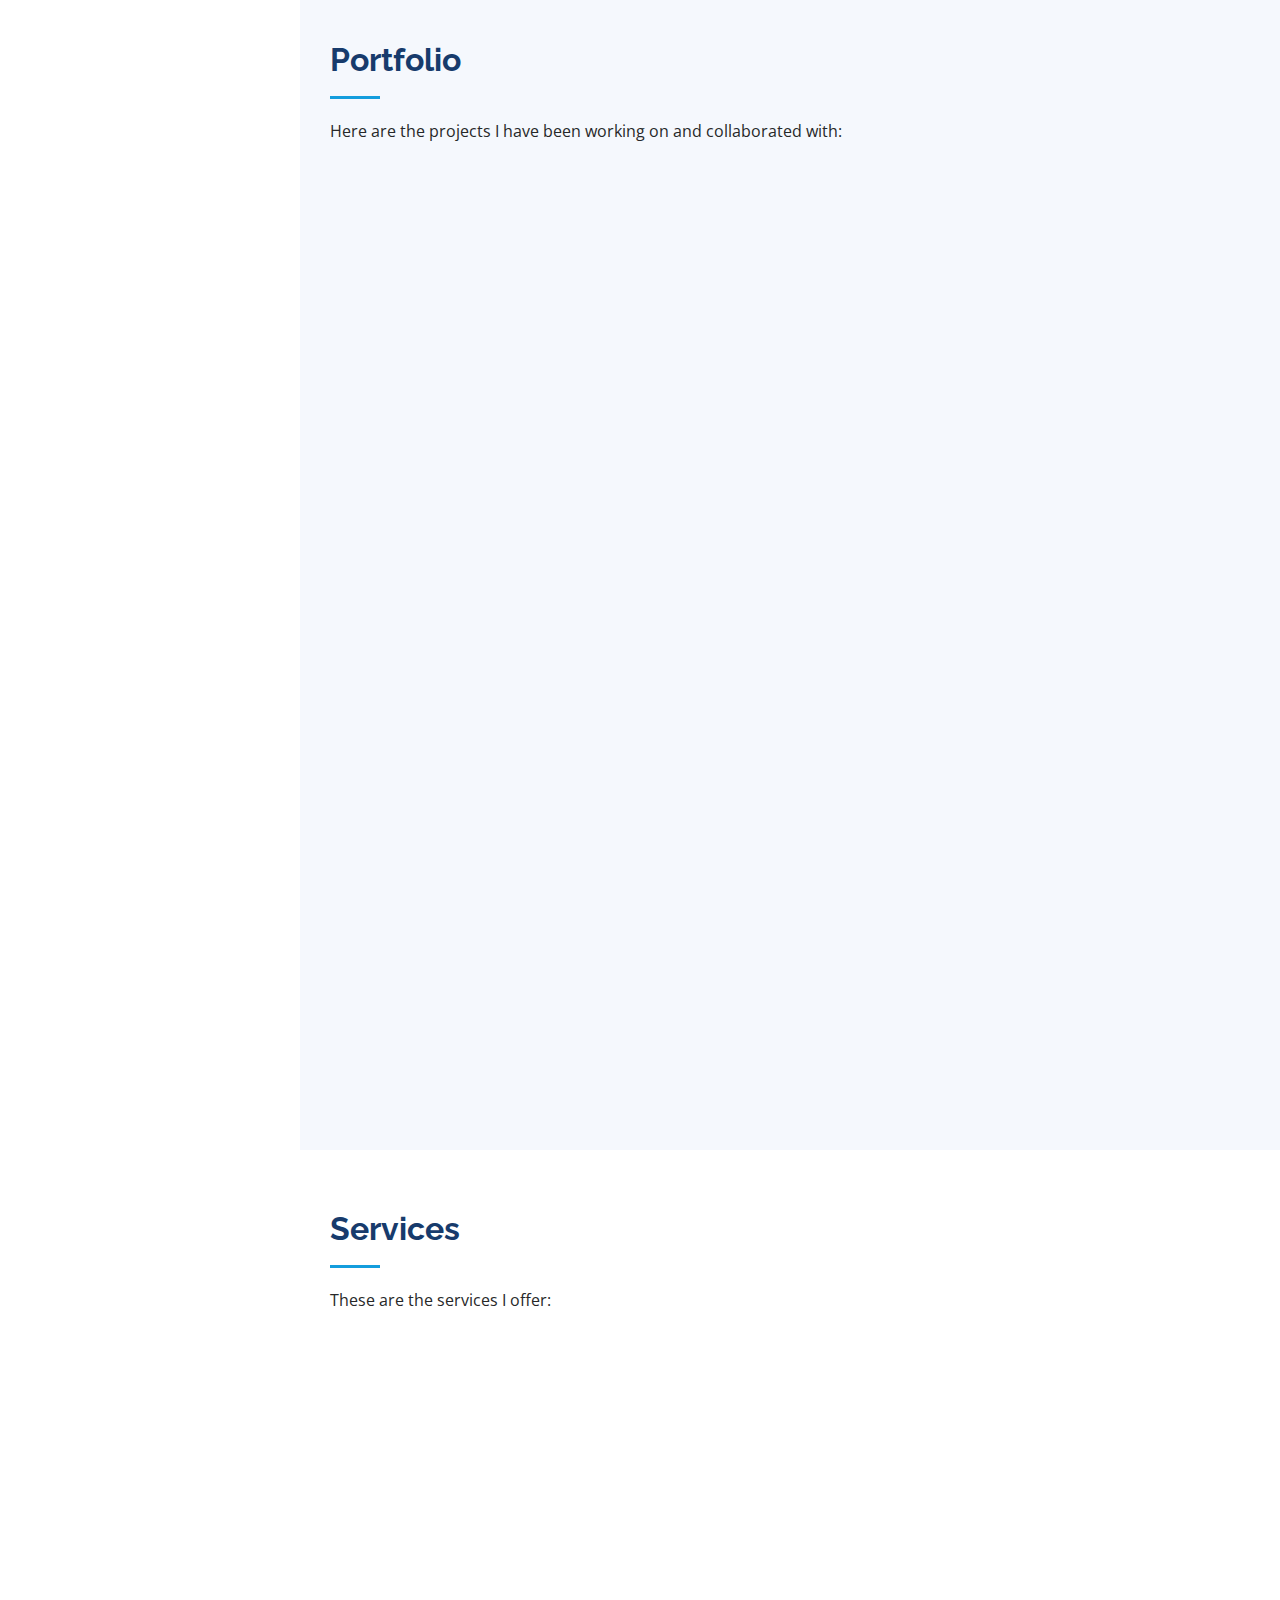
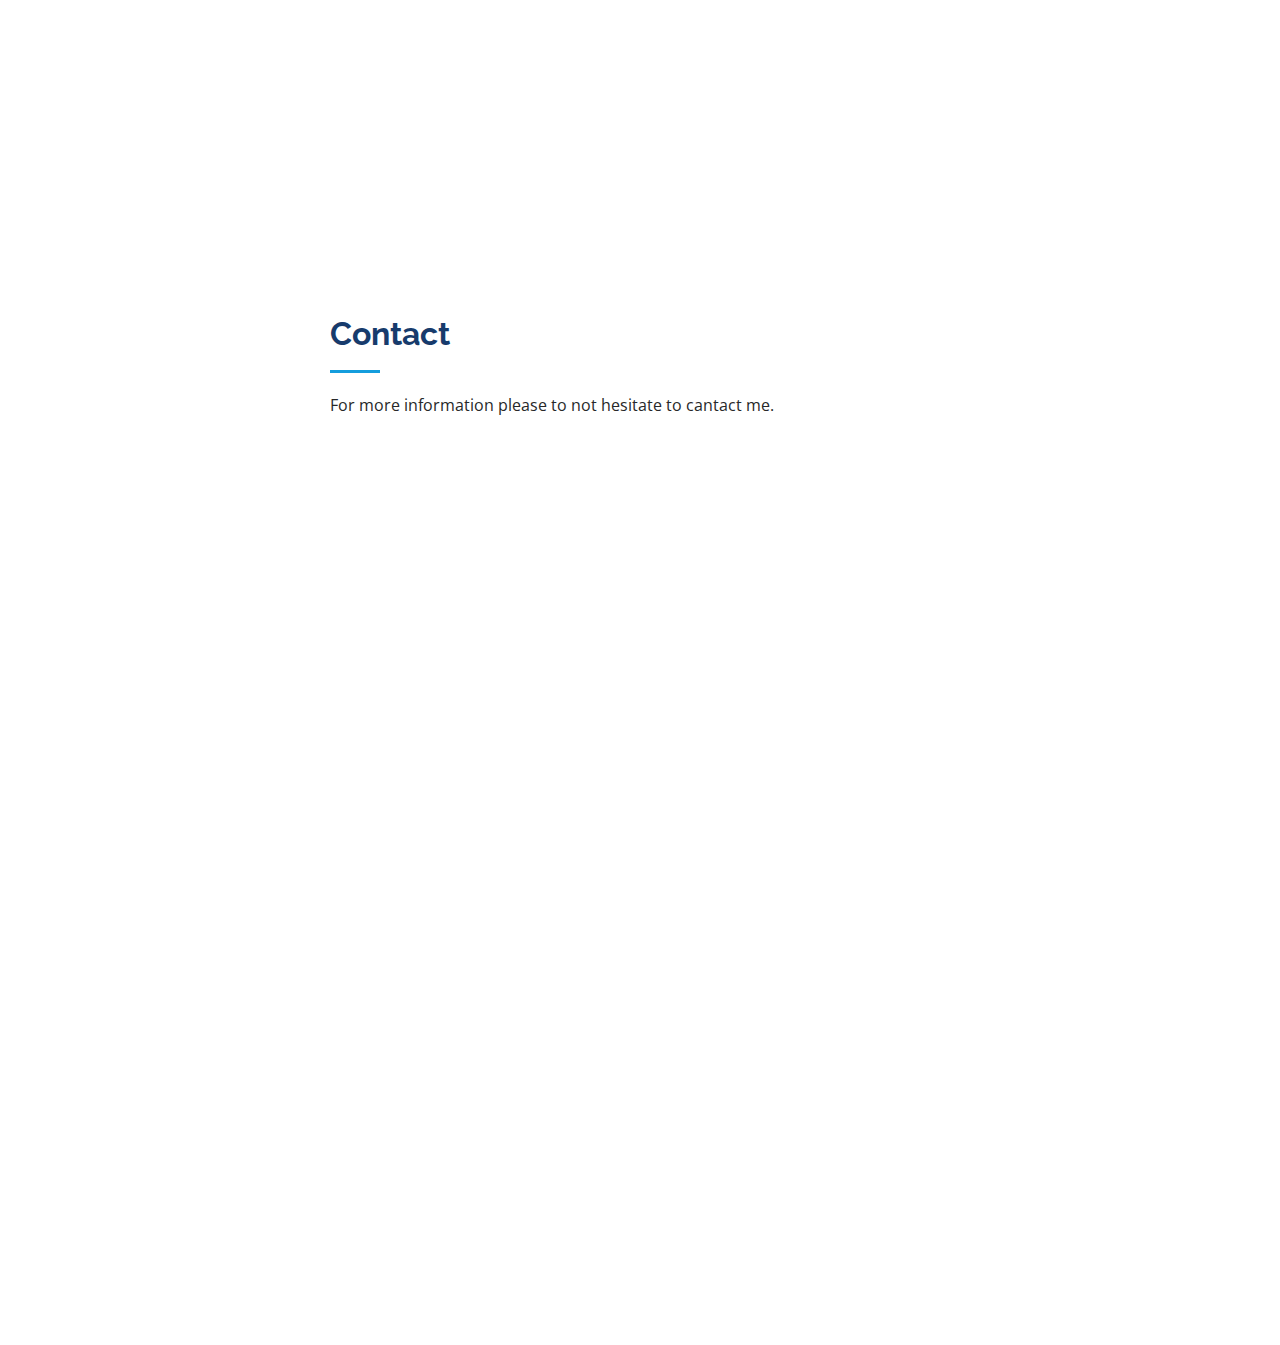
==== commit 456cd947: "Update index.html" ====
--- a/index.html
+++ b/index.html
@@ -65,7 +65,7 @@
   <section id="hero" class="d-flex flex-column justify-content-center align-items-center">
     <div class="hero-container" data-aos="fade-in">
       <h1>Nikilitha Mtshiselwa</h1>
-      <p>I'm <span class="typed" data-typed-items="Markerting, Developer, Voice-over, Freelance"></span></p>
+      <p>I am <span class="typed" data-typed-items="Markerting, Developer, Voice-over, Freelance"></span></p>
     </div>
   </section><!-- End Hero -->
 
@@ -200,13 +200,13 @@
 
             <h3 class="resume-title">Education</h3>
             <div class="resume-item">
-              <h4>Diploma in ICT in &amp; Application Development</h4>
+              <h4>Diploma in ICT in ; Application Development</h4>
               <h5>2021 - Incomplete</h5>
               <p><em>Walter Sisulu University, East London, Eastern Cape, South Africa</em></p>
-              <p>This is where I got my skills for application development. And also the knowledgeof human computer interactions</p>
+              <p>This is where I got my skills for application development. And also the knowledge of human computer interactions</p>
             </div>
             <div class="resume-item">
-              <h4>National Senior Certification &amp; Grade 12</h4>
+              <h4>National Senior Certification ; Grade 12</h4>
               <h5>2016 - 2020</h5>
               <p><em>Worcester Gymnasium High School, Worcester, Western Cape, South Africa</em></p>
               <p>This is were I obtained my bachelor's degree in the NSC </p>
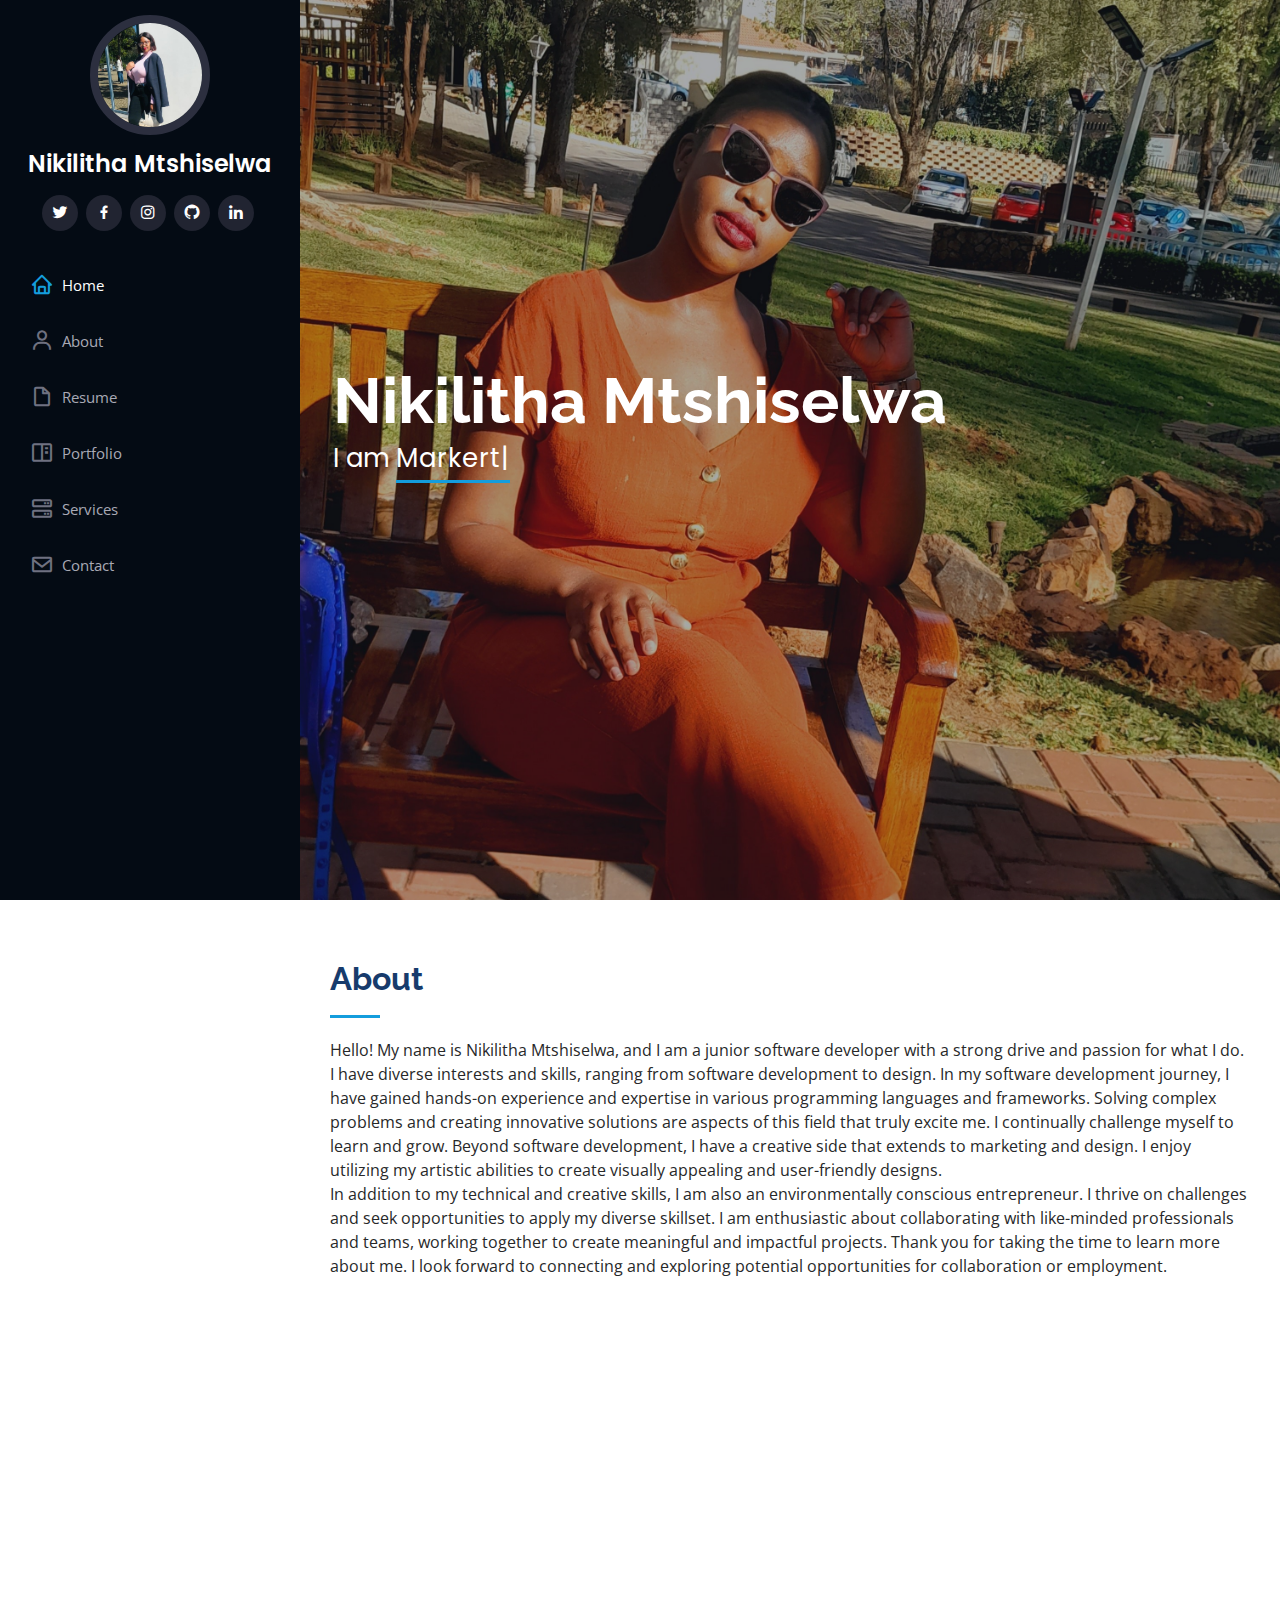
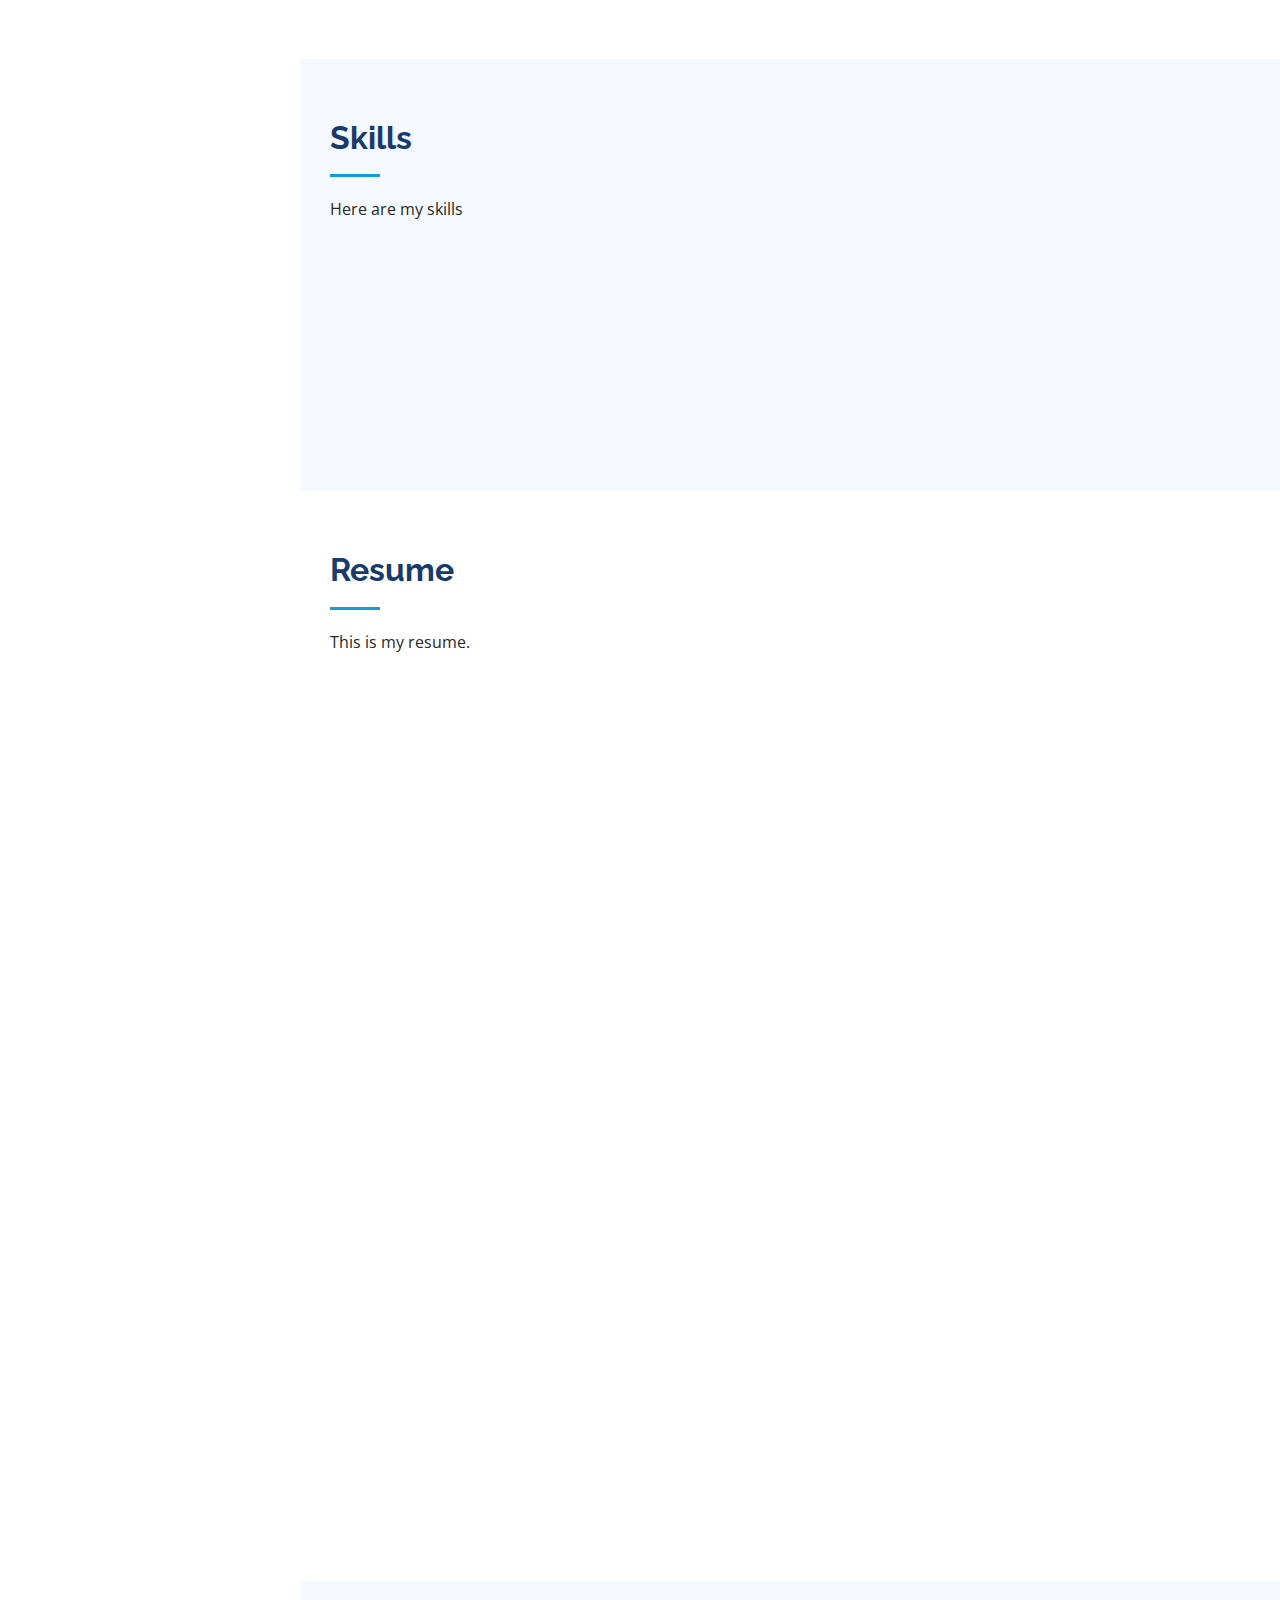
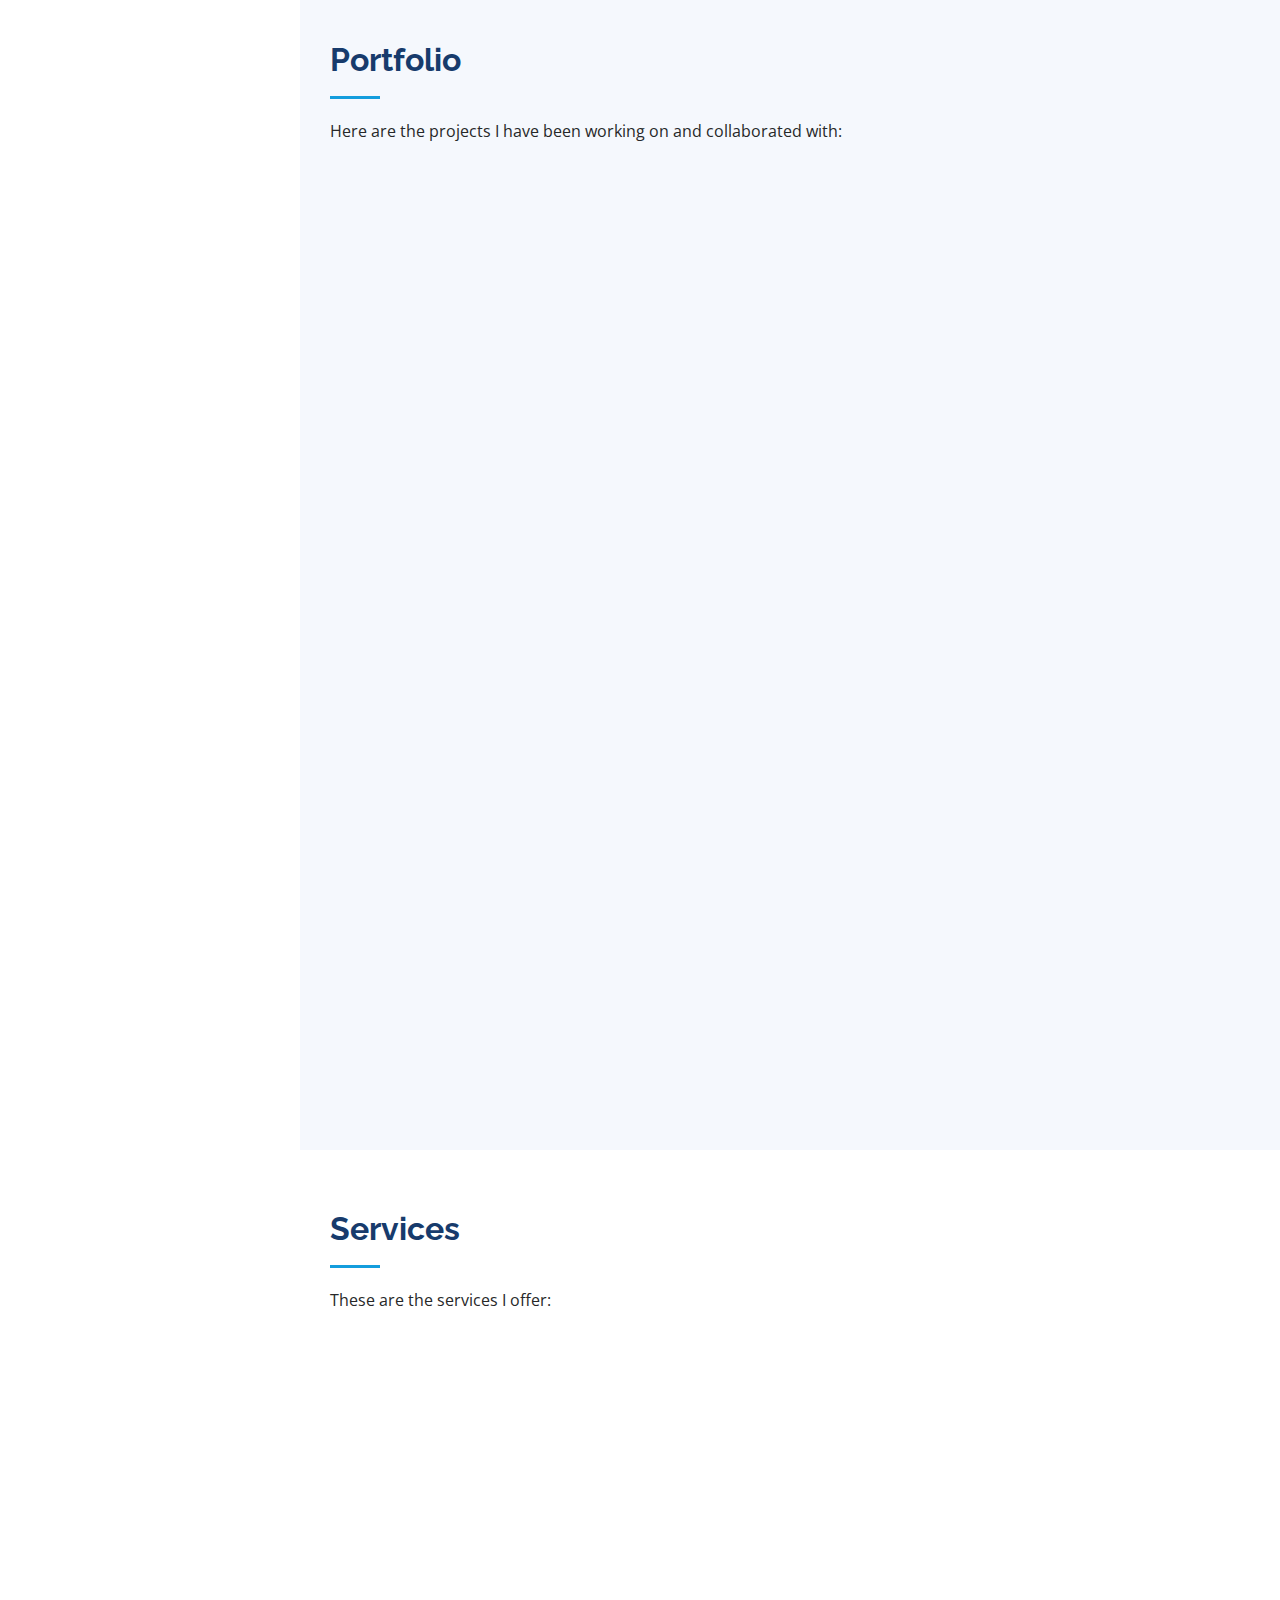
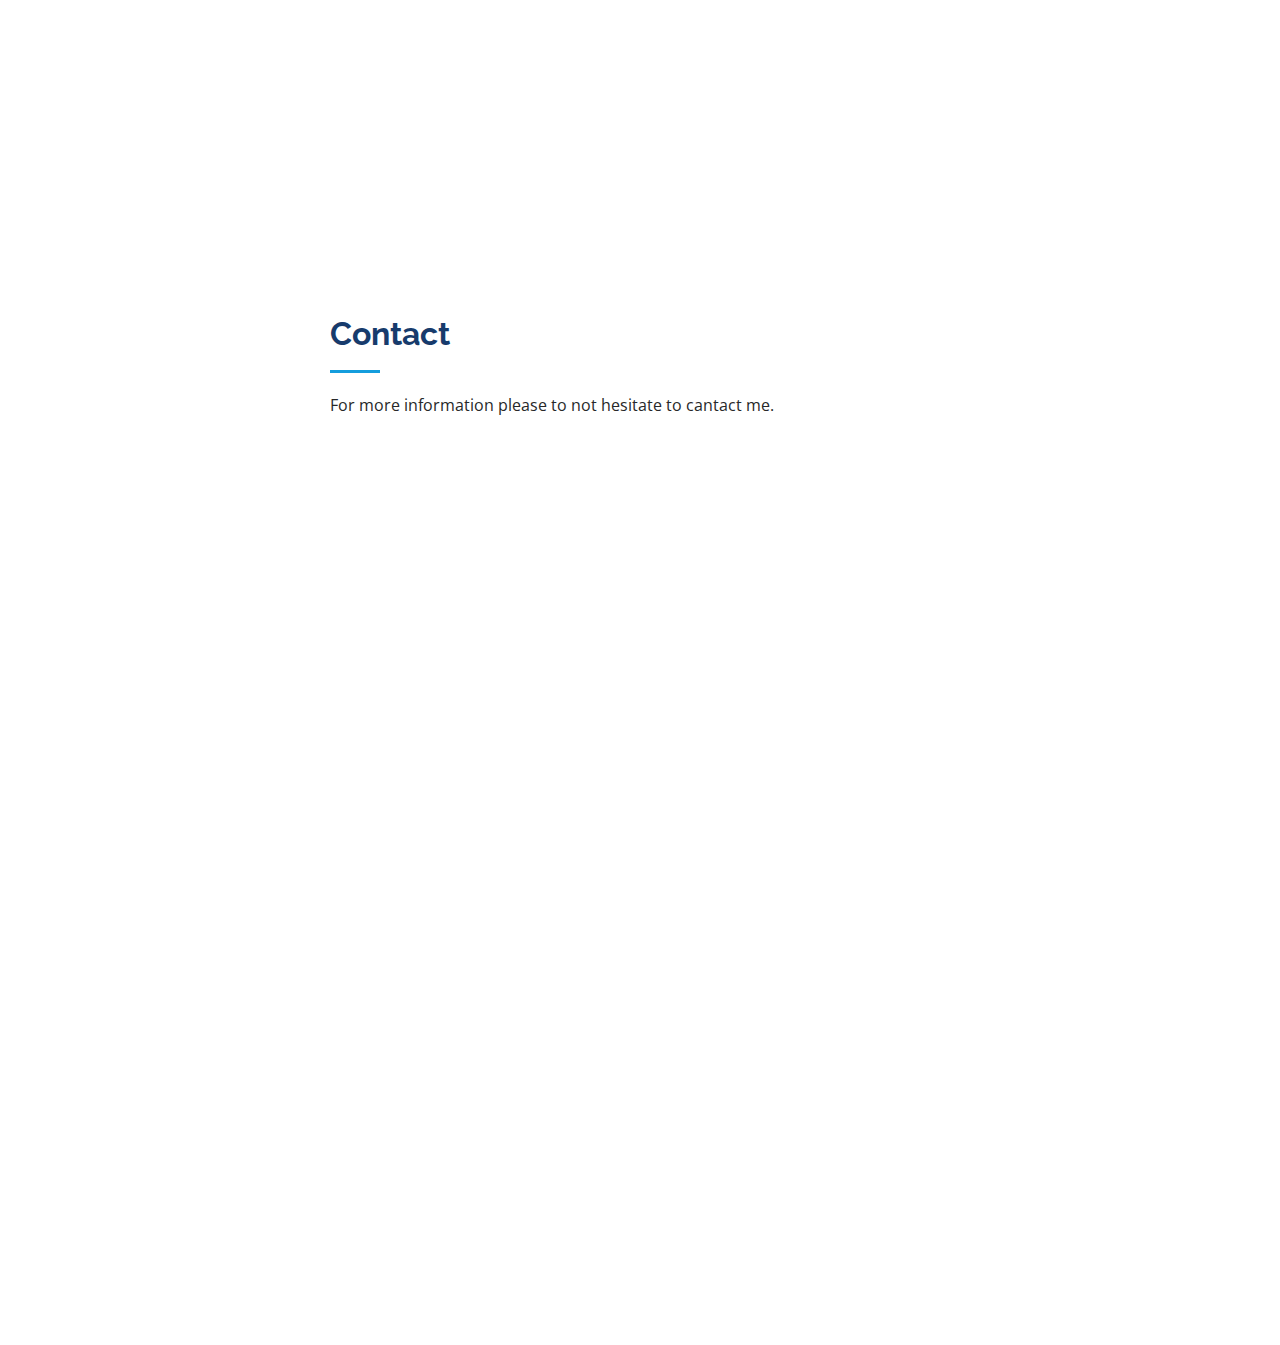
==== commit bb2b1443: "Update index.html" ====
--- a/index.html
+++ b/index.html
@@ -275,7 +275,7 @@
               <img src="assets/img/portfolio/Chat App.PNG"00 class="img-fluid" alt="">
               <div class="portfolio-links">
                 <a href="assets/img/portfolio/Chat App.PNG" data-gallery="portfolioGallery" class="portfolio-lightbox" title="Chat App:  Allows communication between two or more people. A"><i class="bx bx-plus"></i></a>
-                <a href="" title="More Details"><i class="bx bx-link"></i></a>
+                <a href="https://github.com/NikilithaM/Chat-App.git" title="More Details"><i class="bx bx-link"></i></a>
               </div>
             </div>
           </div>
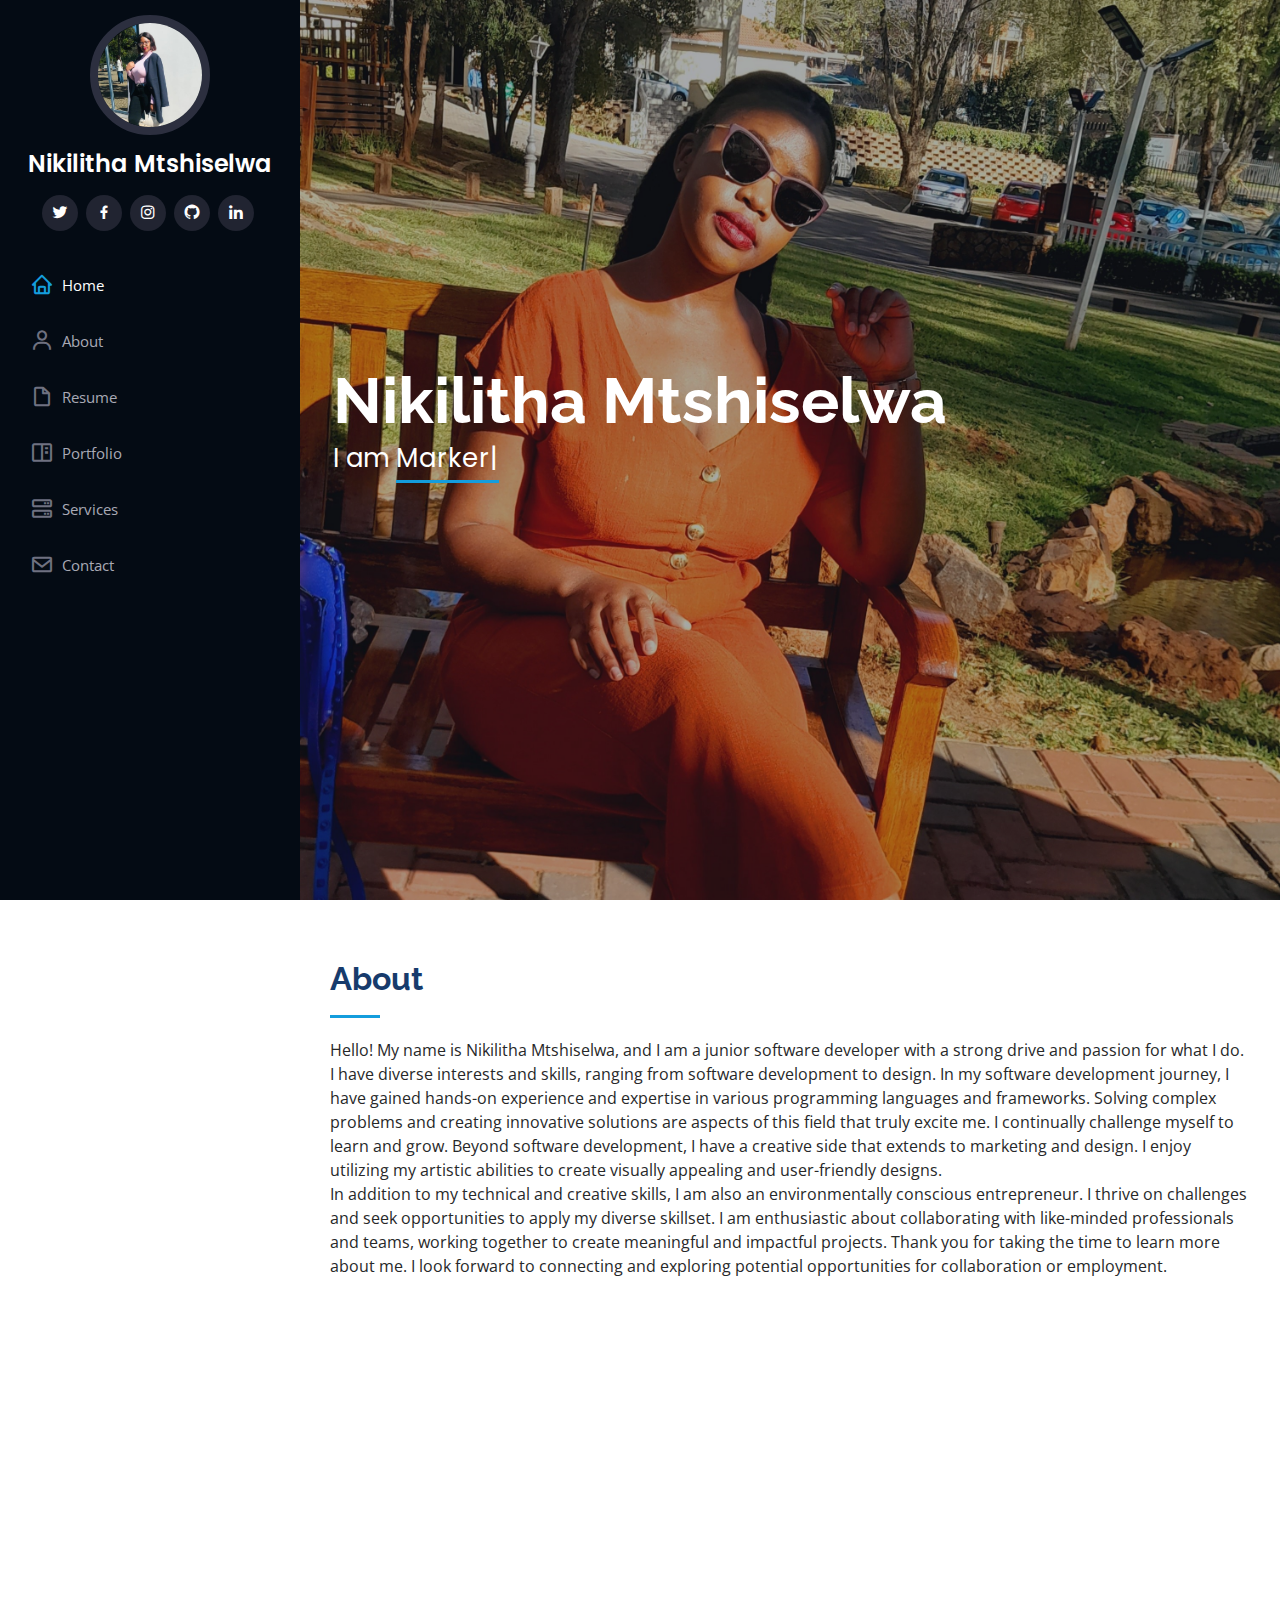
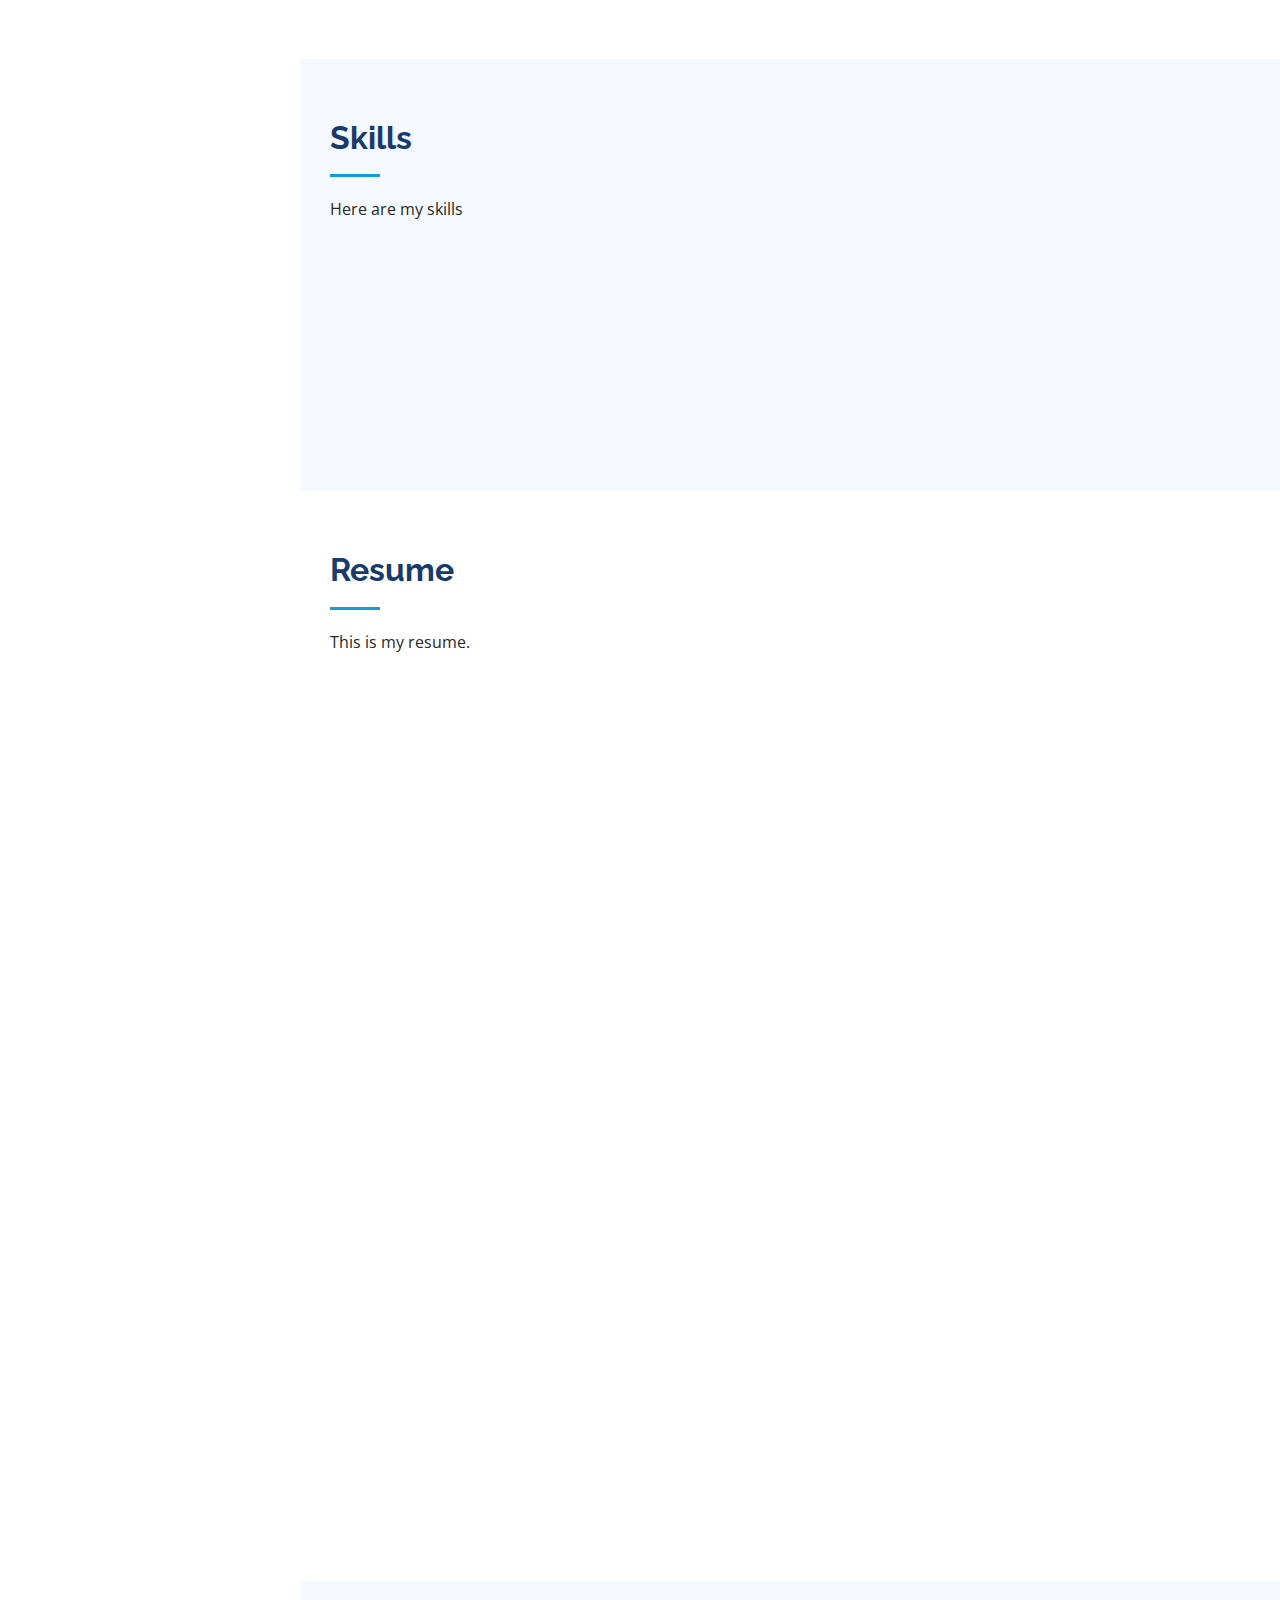
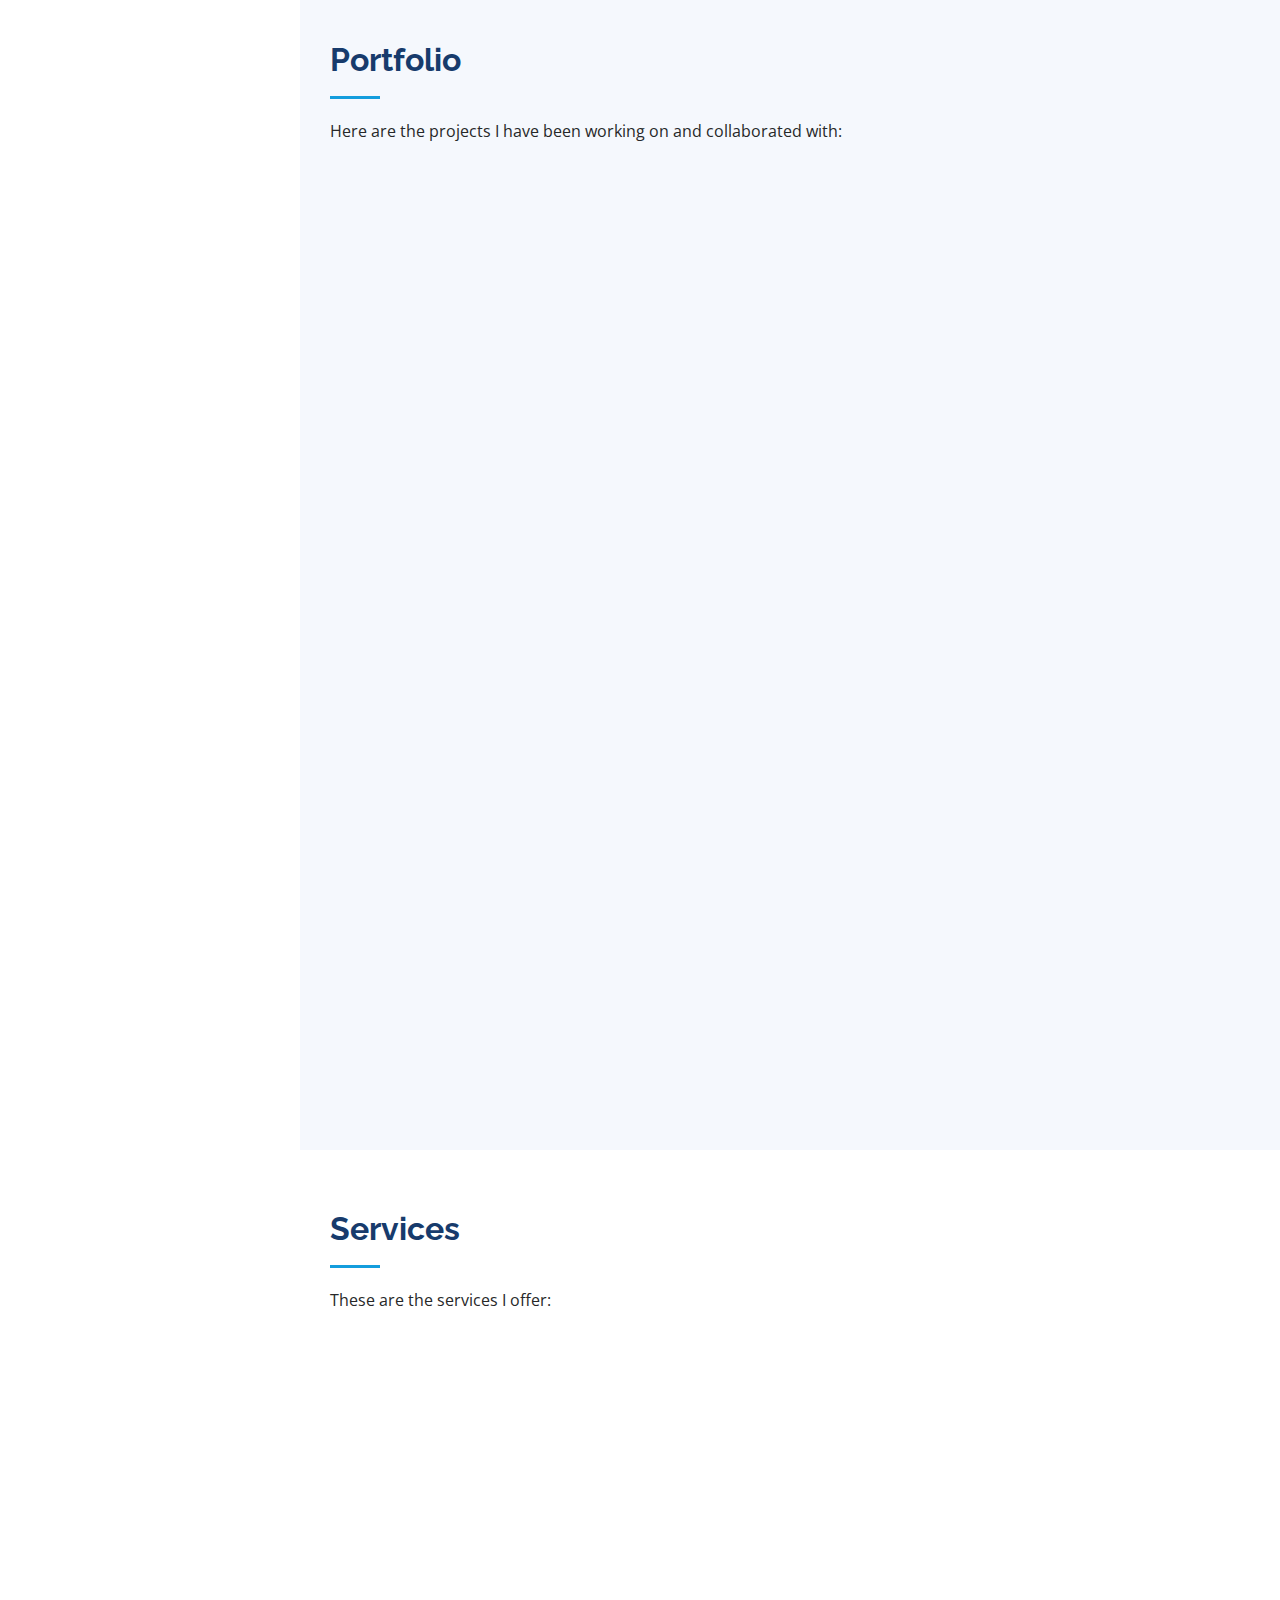
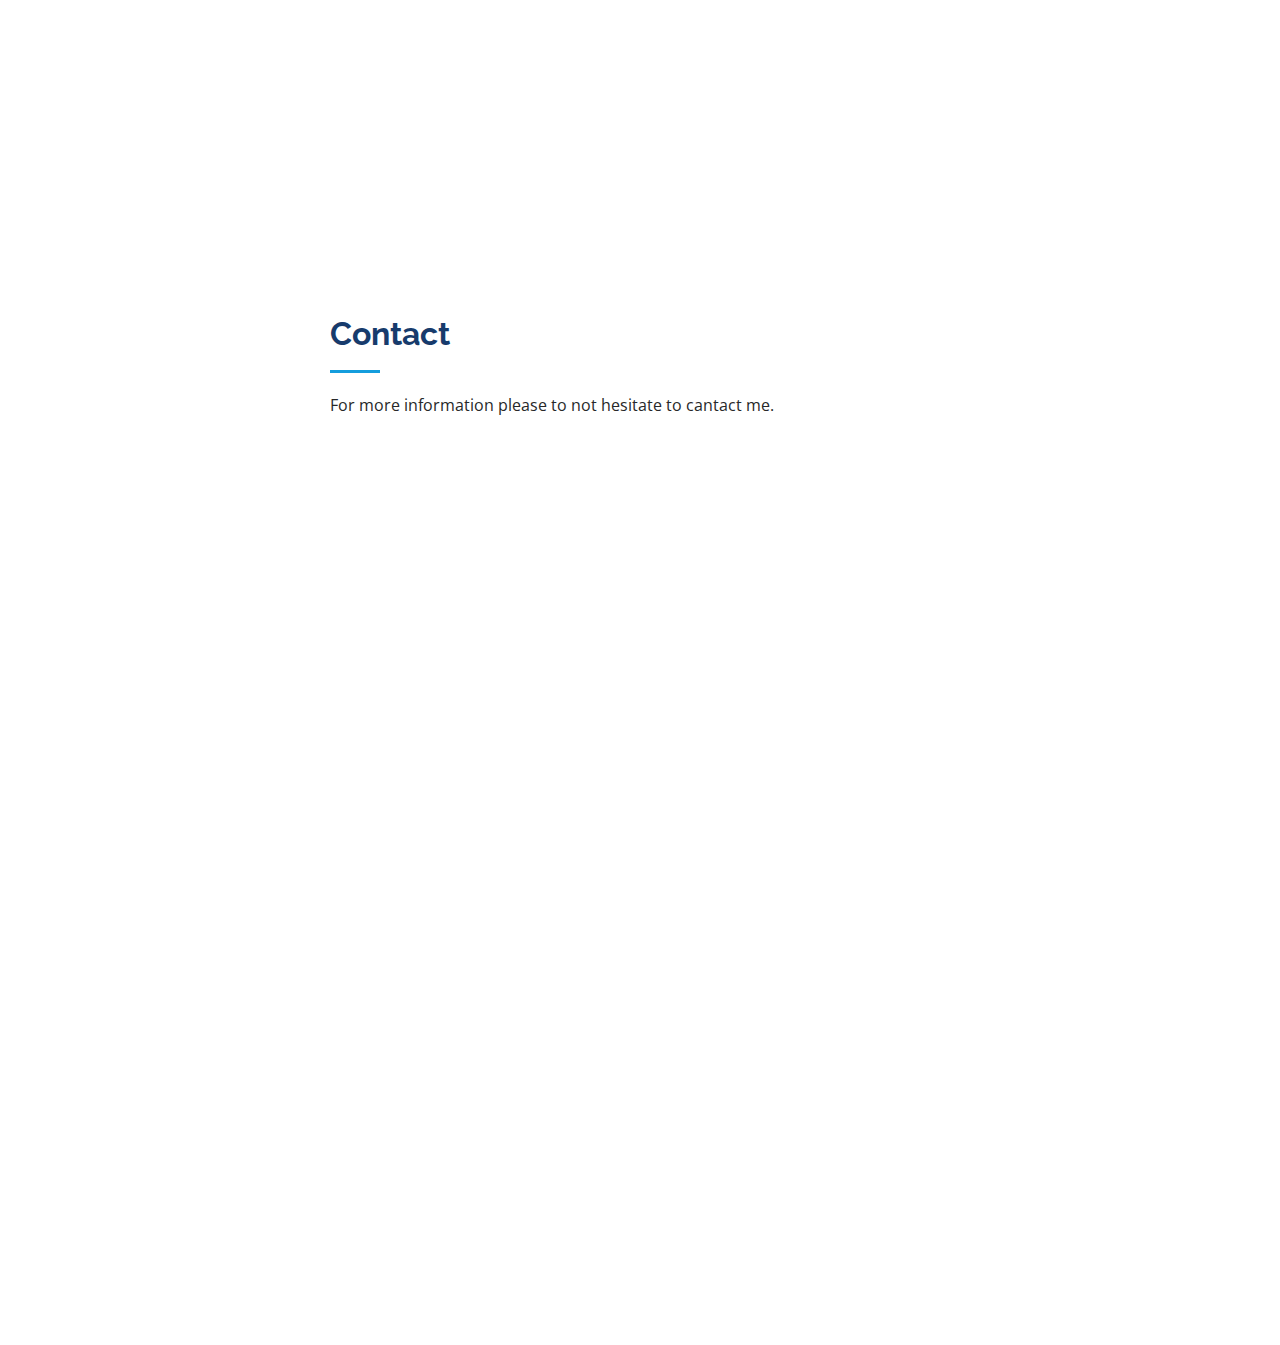
==== commit e565e297: "Update index.html" ====
--- a/index.html
+++ b/index.html
@@ -315,7 +315,7 @@
               <img src="assets/img/portfolio/Rock paper scissors.jpg" class="img-fluid" alt="">
               <div class="portfolio-links">
                 <a href="assets/img/portfolio/Rock paper scissors.jpg" data-gallery="portfolioGallery" class="portfolio-lightbox" title="Rock Paper Scissors Game: A teo player game."><i class="bx bx-plus"></i></a>
-                <a href="https://github.com/NikilithaM/Rock-paper-scissors-game.gitd" title="More Details"><i class="bx bx-link"></i></a>
+                <a href="https://github.com/NikilithaM/rock-paper-scissors.git" title="More Details"><i class="bx bx-link"></i></a>
               </div>
             </div>
           </div>
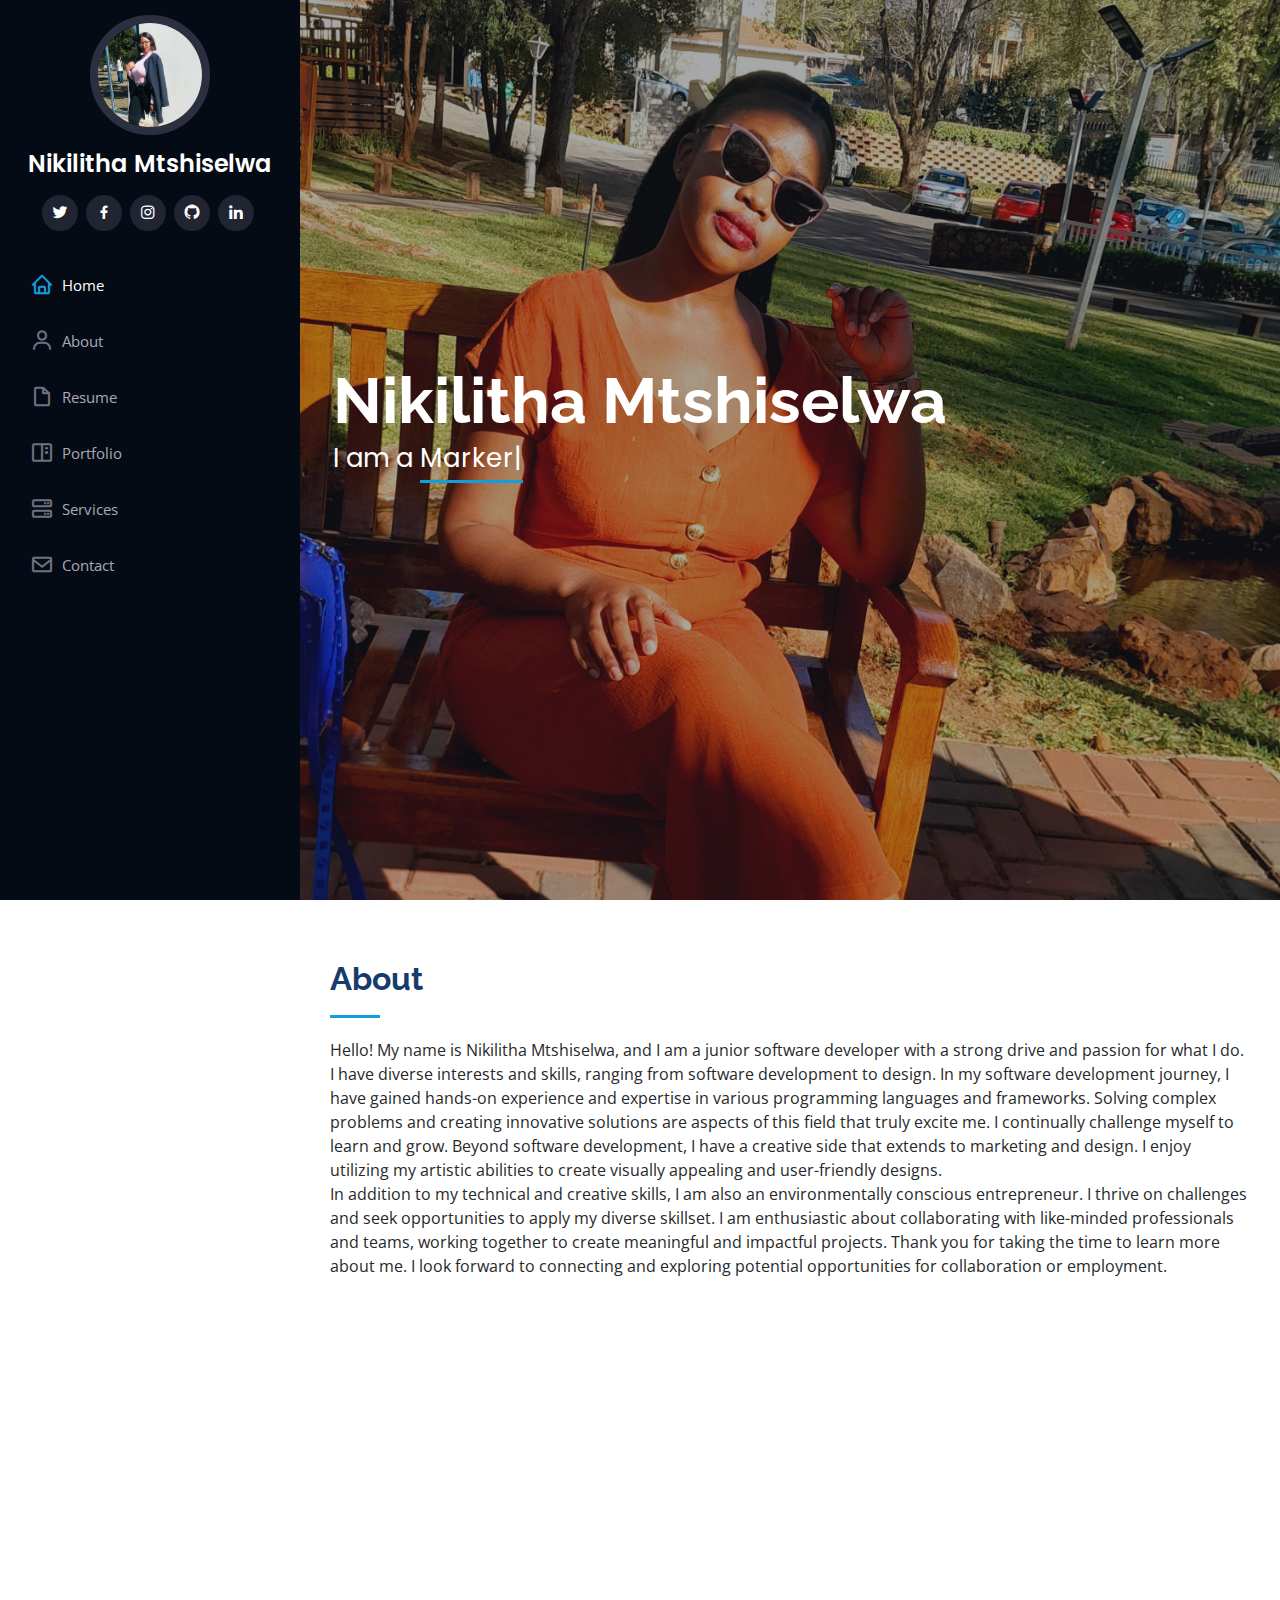
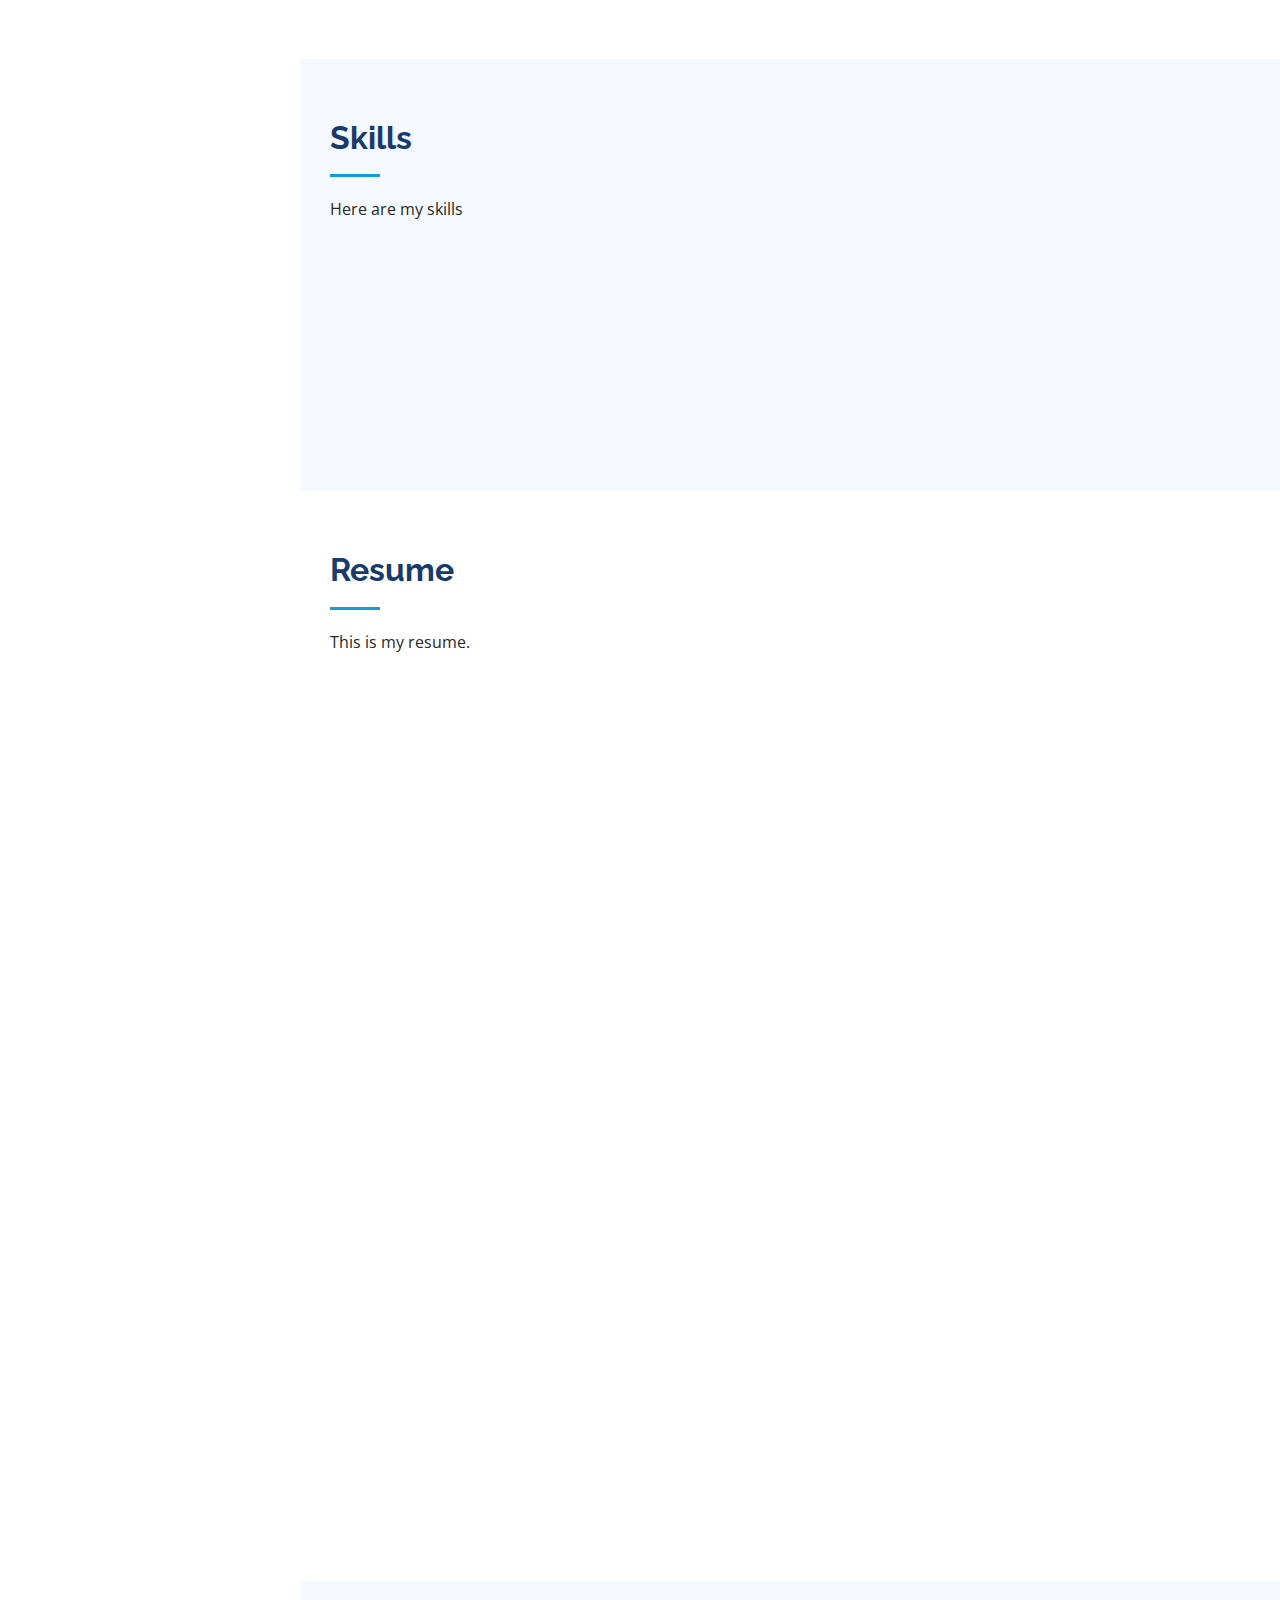
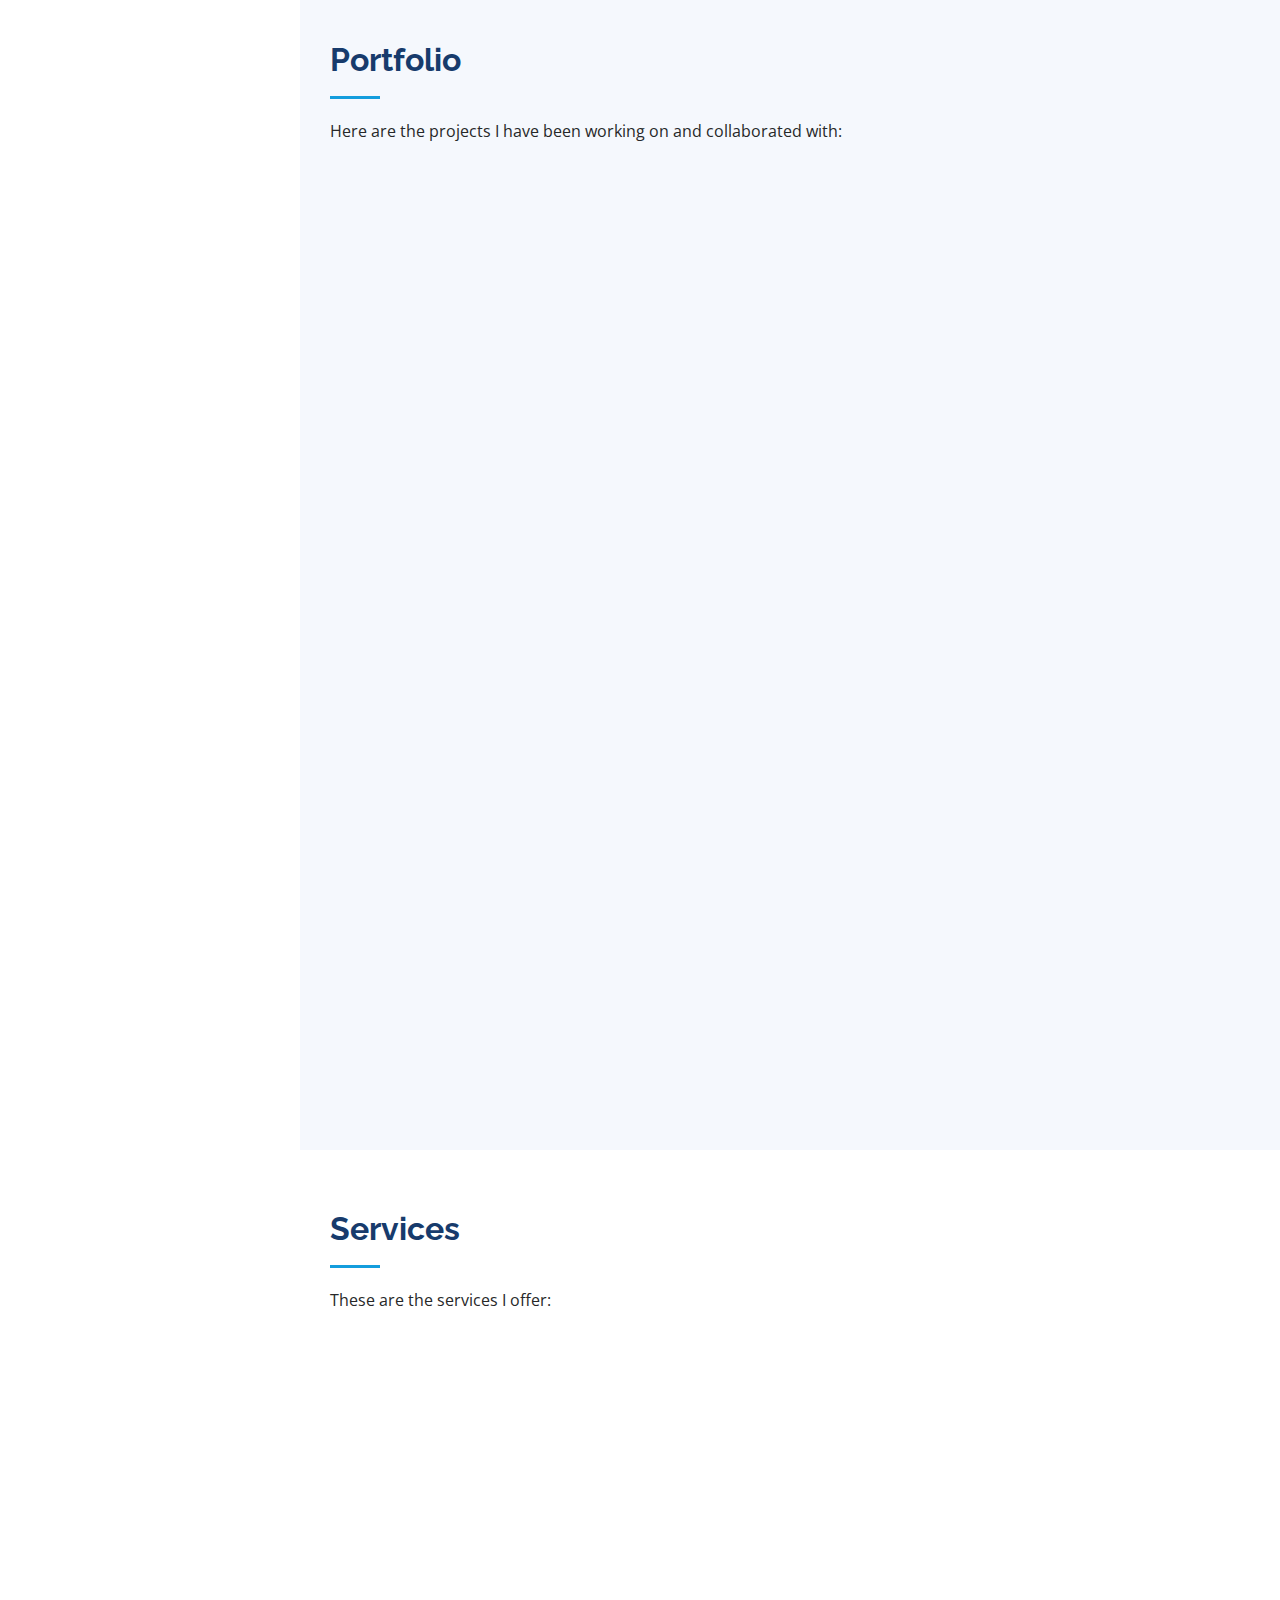
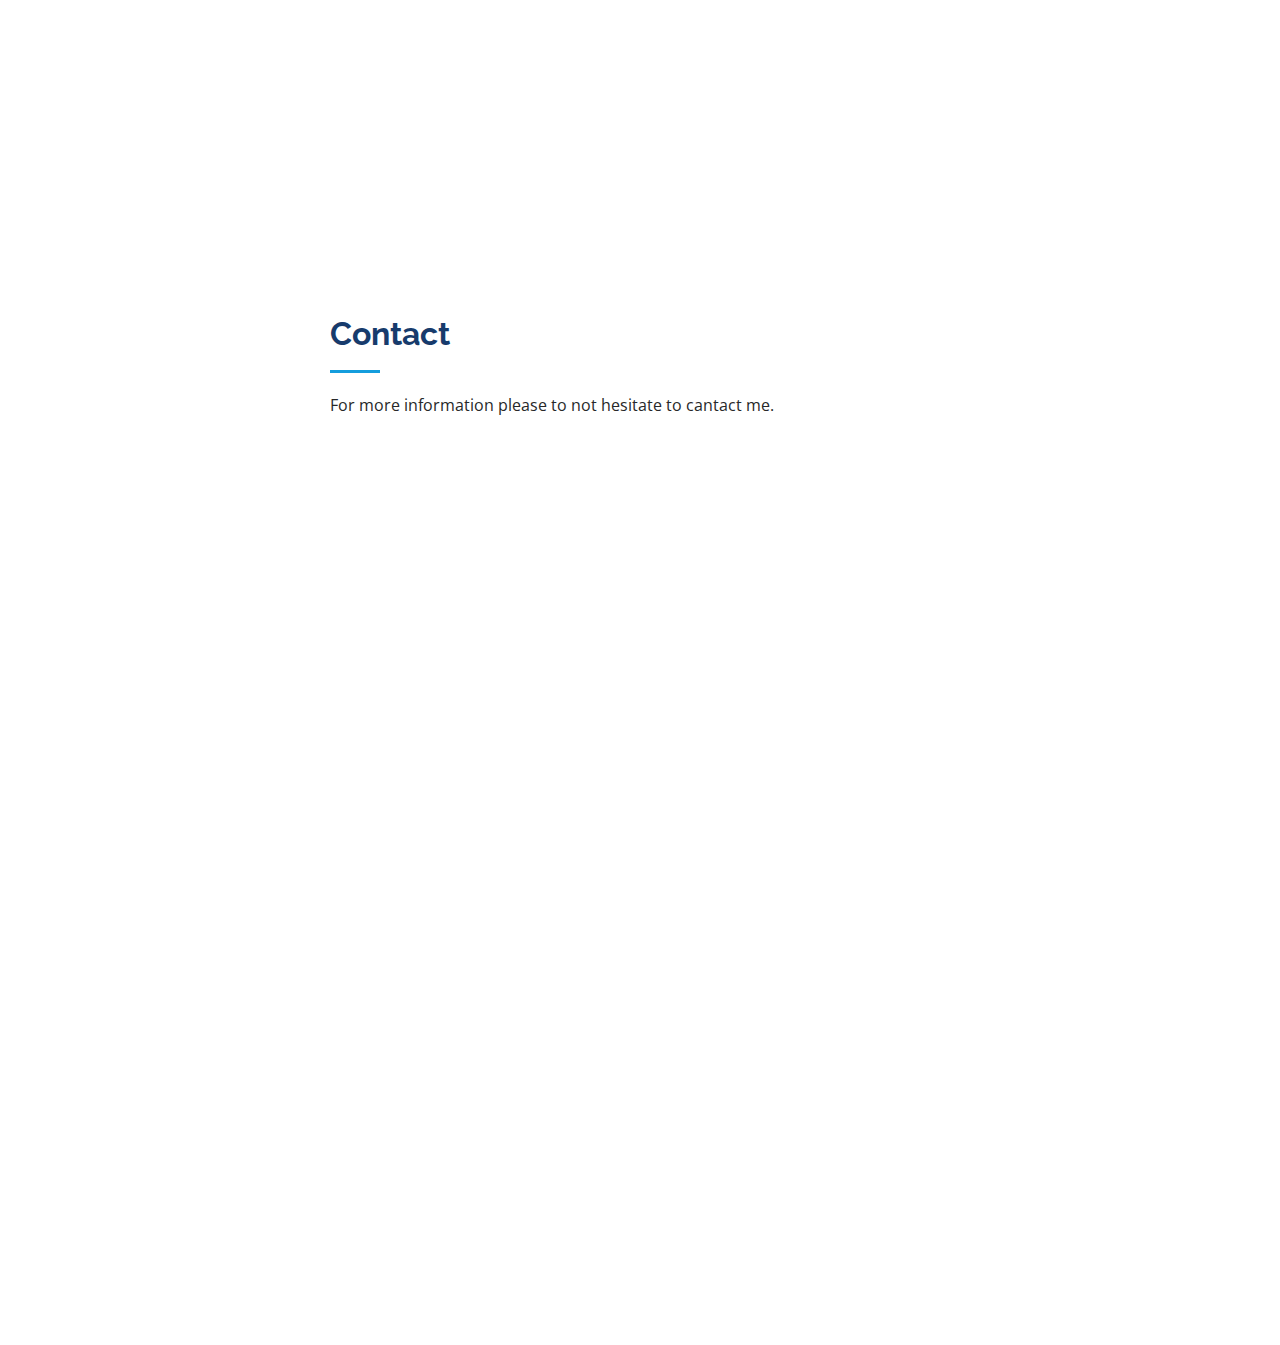
==== commit 66a4ec78: "Update index.html" ====
--- a/index.html
+++ b/index.html
@@ -65,7 +65,7 @@
   <section id="hero" class="d-flex flex-column justify-content-center align-items-center">
     <div class="hero-container" data-aos="fade-in">
       <h1>Nikilitha Mtshiselwa</h1>
-      <p>I am <span class="typed" data-typed-items="Markerting, Developer, Voice-over, Freelance"></span></p>
+      <p>I am a <span class="typed" data-typed-items="Markerting Stratagist, Developer, Voice-over, Freelancer"></span></p>
     </div>
   </section><!-- End Hero -->
 
